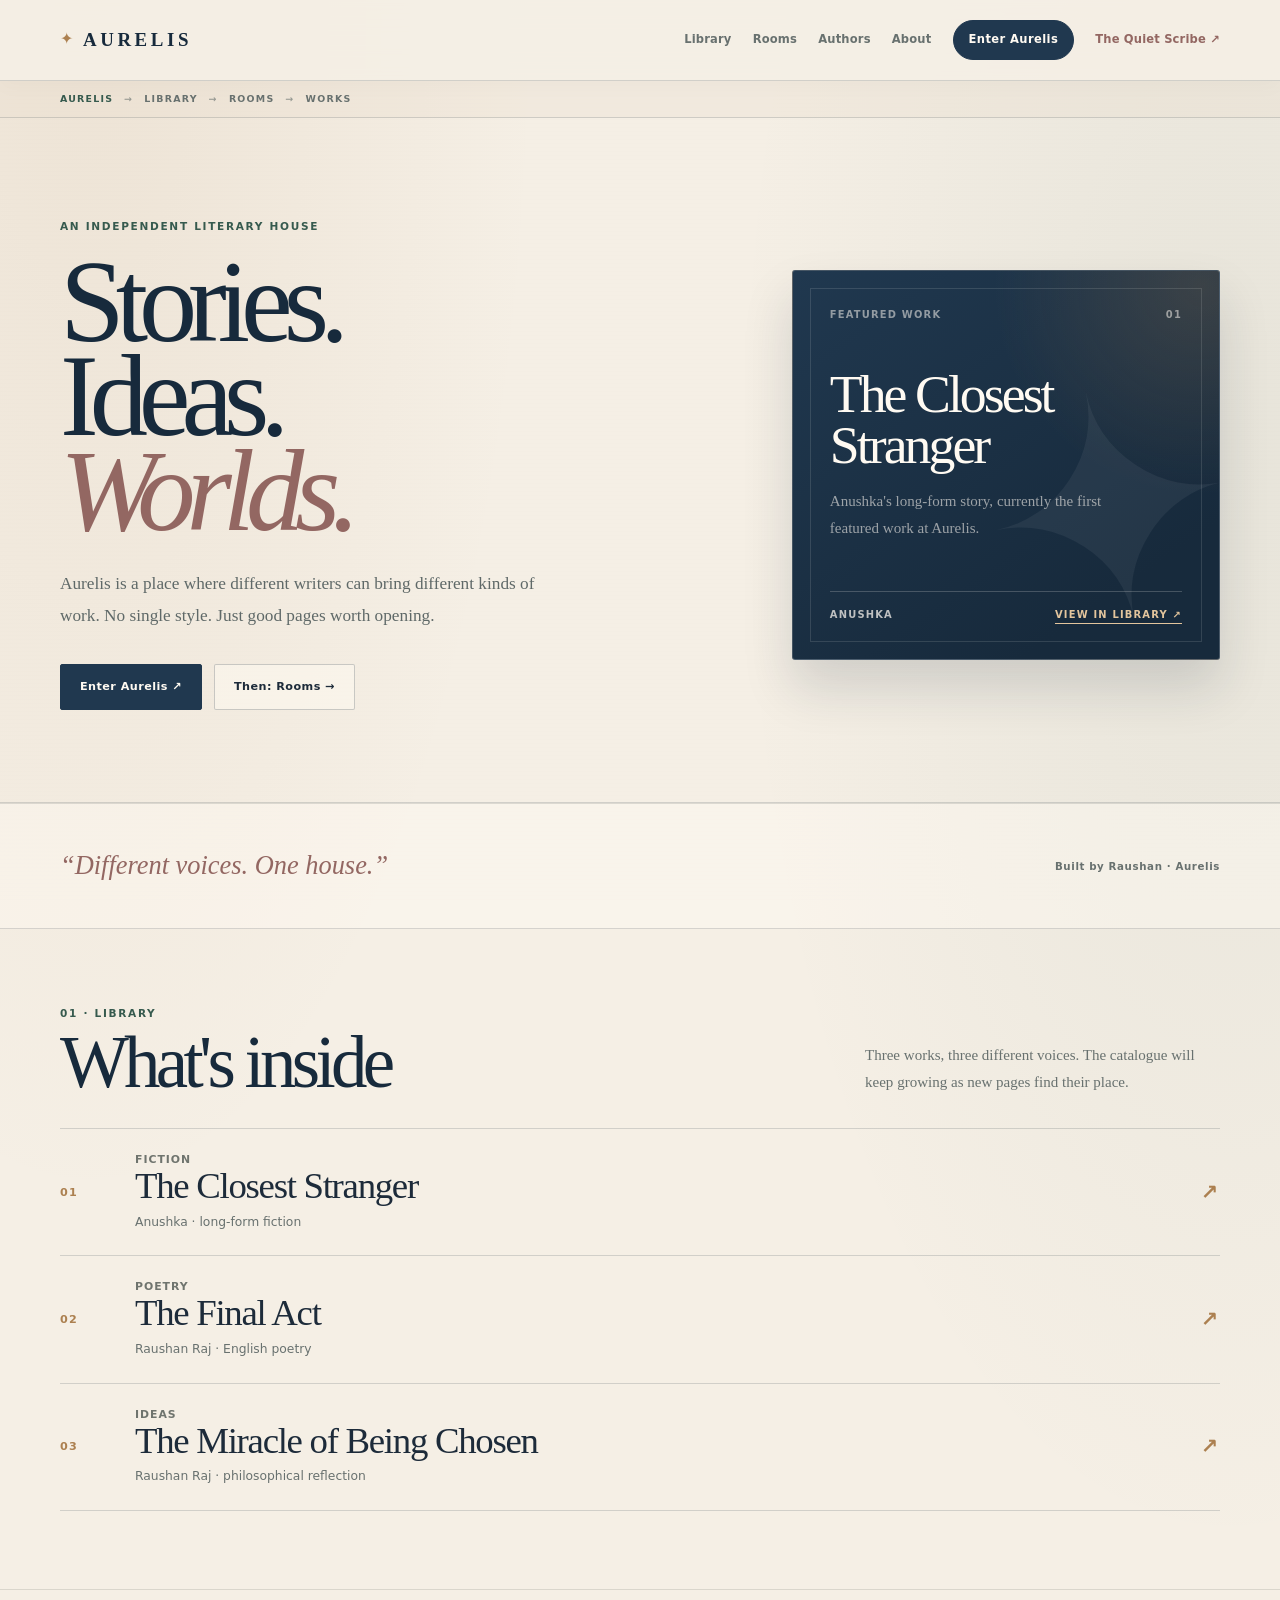
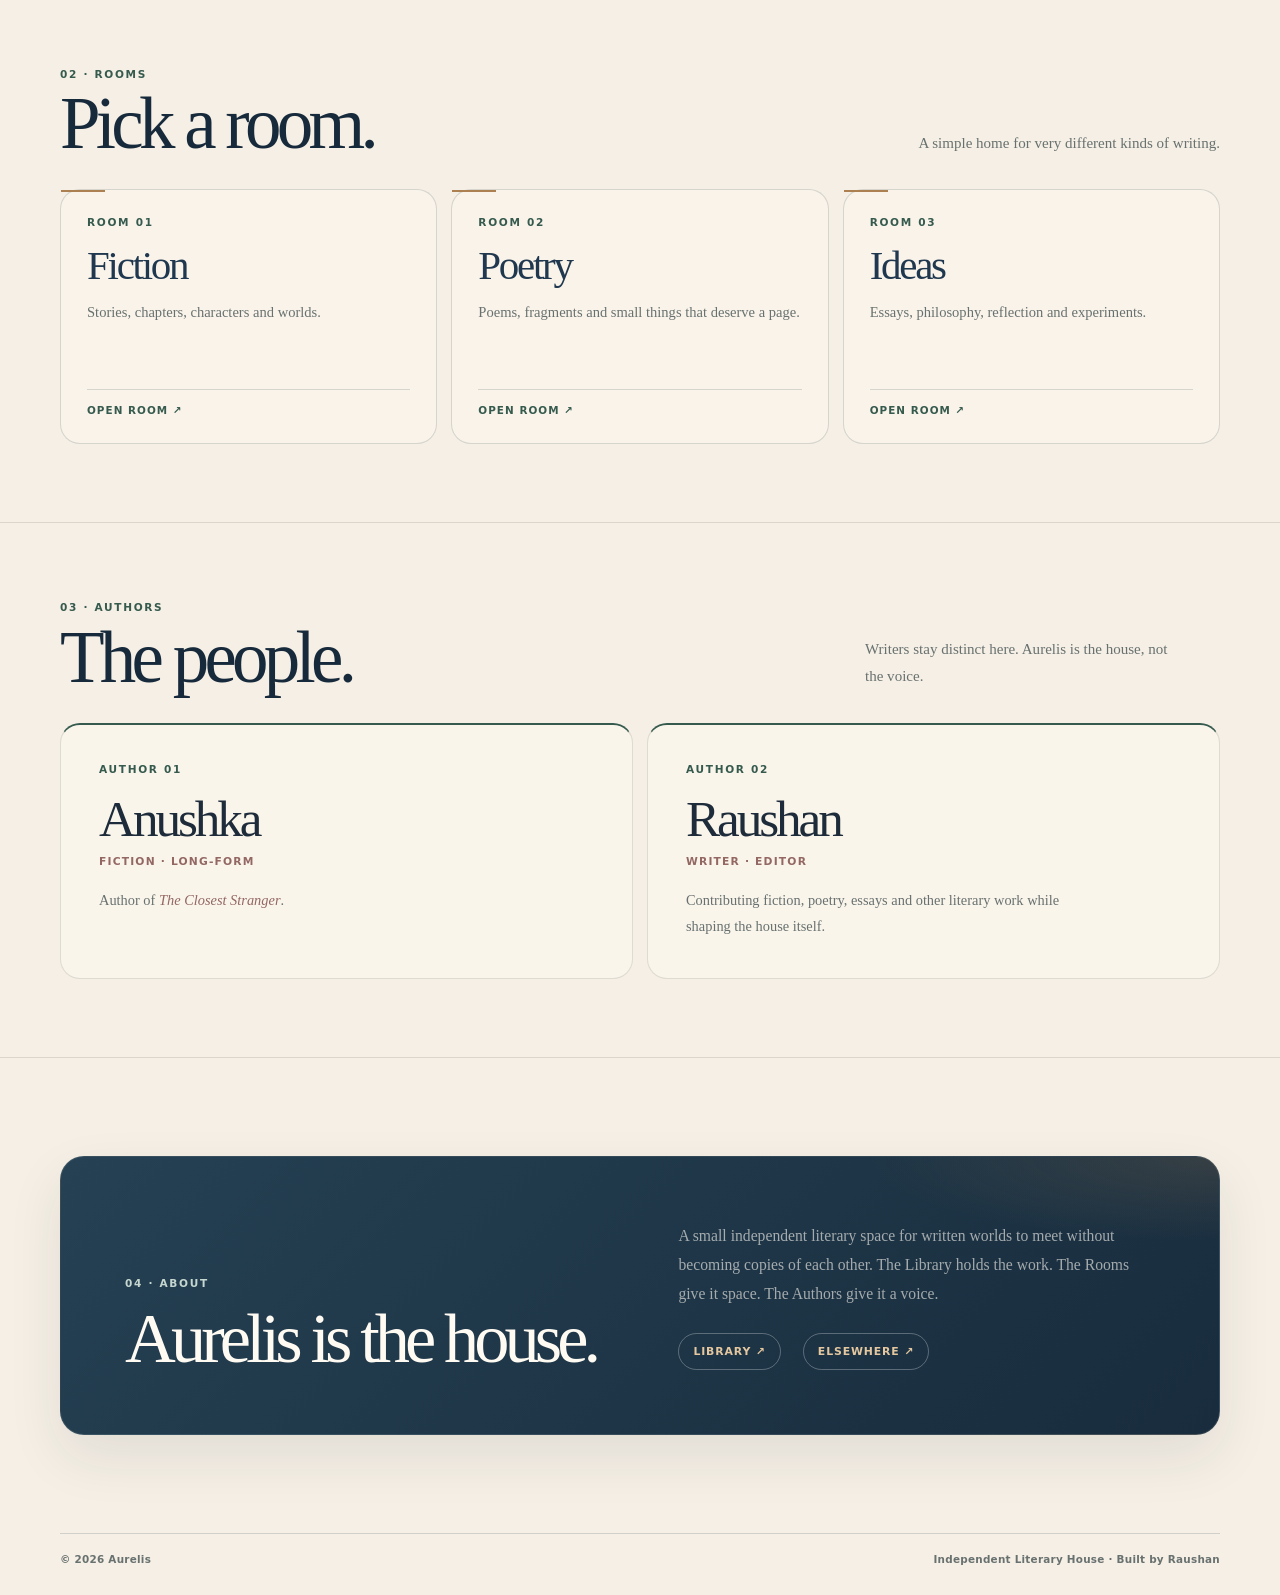
==== index.html @ d19ddd63 "Update homepage catalogue with published works" ====
<!DOCTYPE html>
<html lang="en">
<head>
  <meta charset="UTF-8" />
  <meta name="viewport" content="width=device-width, initial-scale=1.0" />
  <meta name="description" content="Aurelis is an independent literary house for stories, poems, essays, and written worlds." />
  <title>Aurelis | Literary House</title>
  <style>
    :root{
      --paper:#f6f1e8;
      --paper-2:#eee6d8;
      --ink:#18201d;
      --muted:#6f746e;
      --line:rgba(24,32,29,.12);
      --green:#23453b;
      --rose:#8a625e;
      --white:#fffaf2;
      --max:1120px;
      --serif:Georgia,"Times New Roman",serif;
      --sans:Inter,ui-sans-serif,system-ui,-apple-system,"Segoe UI",sans-serif;
    }
    *{box-sizing:border-box;margin:0;padding:0}
    html{scroll-behavior:smooth;scroll-padding-top:84px}
    body{
      color:var(--ink);
      background:
        radial-gradient(circle at 10% 0%,rgba(138,98,94,.09),transparent 25%),
        radial-gradient(circle at 100% 15%,rgba(35,69,59,.09),transparent 28%),
        var(--paper);
      font-family:var(--serif);
      line-height:1.6;
    }
    a{color:inherit;text-decoration:none}
    .wrap{width:min(var(--max),calc(100% - 36px));margin:auto}
    .sans{font-family:var(--sans)}
    .label{
      font:700 .68rem/1.2 var(--sans);
      text-transform:uppercase;
      letter-spacing:.14em;
      color:var(--green);
    }

    header{
      position:sticky;top:0;z-index:20;
      background:rgba(246,241,232,.9);
      backdrop-filter:blur(12px);
      border-bottom:1px solid var(--line);
    }
    .nav{
      min-height:74px;
      display:flex;
      align-items:center;
      justify-content:space-between;
      gap:24px;
    }
    .logo{
      font-size:1.35rem;
      font-weight:700;
      letter-spacing:.12em;
      text-transform:uppercase;
    }
    .links{display:flex;align-items:center;gap:22px;font:500 .78rem/1 var(--sans)}
    .links a{color:var(--muted)}
    .links a:hover{color:var(--ink)}
    .nav-cta{
      padding:10px 15px;
      border:1px solid var(--ink);
      border-radius:999px;
      color:var(--ink)!important;
    }

    .house-map{
      border-bottom:1px solid var(--line);
      background:rgba(238,230,216,.42);
    }
    .house-map-inner{
      min-height:36px;
      display:flex;
      align-items:center;
      gap:10px;
      overflow-x:auto;
      white-space:nowrap;
      color:var(--muted);
      font:600 .61rem/1 var(--sans);
      letter-spacing:.1em;
      text-transform:uppercase;
    }
    .house-map-inner span:first-child{color:var(--green)}
    .house-map-inner i{font-style:normal;opacity:.45}

    .hero{
      padding:76px 0 70px;
    }
    .hero-grid{
      display:grid;
      grid-template-columns:1.15fr .85fr;
      gap:56px;
      align-items:end;
    }
    h1{
      margin-top:14px;
      max-width:760px;
      font-size:clamp(4.1rem,9vw,7.7rem);
      font-weight:500;
      line-height:.86;
      letter-spacing:-.07em;
    }
    h1 em{color:var(--rose);font-style:italic}
    .hero-text{
      margin-top:25px;
      max-width:560px;
      color:var(--muted);
      font-size:1.04rem;
    }
    .hero-actions{display:flex;gap:12px;flex-wrap:wrap;margin-top:30px}
    .button{
      display:inline-flex;
      align-items:center;
      justify-content:center;
      padding:12px 18px;
      border-radius:999px;
      font:600 .76rem/1 var(--sans);
      border:1px solid var(--ink);
    }
    .button.primary{background:var(--green);border-color:var(--green);color:#fffaf2}
    .button.secondary{border-color:var(--line)}
    .hero-card{
      min-height:360px;
      padding:28px;
      border-radius:24px;
      color:var(--white);
      background:
        radial-gradient(circle at 80% 15%,rgba(255,255,255,.16),transparent 22%),
        linear-gradient(145deg,#284d42,#775c57);
      box-shadow:0 20px 55px rgba(24,32,29,.14);
      display:flex;
      flex-direction:column;
      justify-content:space-between;
    }
    .card-top{display:flex;justify-content:space-between;gap:14px;font:500 .66rem/1.3 var(--sans);letter-spacing:.09em;text-transform:uppercase;opacity:.72}
    .hero-card h2{
      max-width:400px;
      font-size:clamp(2.7rem,5vw,4.6rem);
      line-height:.93;
      font-weight:500;
      letter-spacing:-.055em;
    }
    .hero-card p{max-width:390px;margin-top:12px;opacity:.78}
    .card-bottom{display:flex;justify-content:space-between;align-items:center;gap:18px;padding-top:20px;border-top:1px solid rgba(255,255,255,.22);font:500 .7rem/1.3 var(--sans)}
    .card-bottom a{text-decoration:underline;text-underline-offset:5px}

    .mini-note{
      border-top:1px solid var(--line);
      border-bottom:1px solid var(--line);
      padding:22px 0;
    }
    .mini-note-inner{display:flex;align-items:center;justify-content:space-between;gap:25px}
    .mini-note p{font-size:1.35rem;line-height:1.35}
    .mini-note span{color:var(--muted);font:500 .72rem/1.4 var(--sans);text-align:right}

    section.block{padding:78px 0;border-bottom:1px solid var(--line)}
    .heading-row{display:flex;align-items:end;justify-content:space-between;gap:25px;margin-bottom:28px}
    .heading-row h2{font-size:clamp(2.8rem,6vw,5rem);font-weight:500;line-height:.9;letter-spacing:-.06em}
    .heading-row p{max-width:390px;color:var(--muted);font-size:.94rem}

    .work{
      display:grid;
      grid-template-columns:130px 1fr auto;
      gap:20px;
      align-items:center;
      padding:24px 0;
      border-top:1px solid var(--line);
    }
    .work:last-child{border-bottom:1px solid var(--line)}
    .work-num,.work-meta,.work-arrow{font:600 .68rem/1.3 var(--sans);letter-spacing:.09em;text-transform:uppercase;color:var(--muted)}
    .work-title{font-size:clamp(1.65rem,3vw,2.4rem);line-height:1.05}
    .work-note{margin-top:5px;color:var(--muted);font-size:.88rem}

    .rooms{
      display:grid;
      grid-template-columns:repeat(3,1fr);
      gap:14px;
    }
    .room{
      min-height:220px;
      padding:24px;
      border:1px solid var(--line);
      border-radius:20px;
      background:rgba(255,250,242,.35);
      display:flex;
      flex-direction:column;
      justify-content:space-between;
      transition:transform .2s ease,background .2s ease;
    }
    .room:hover{transform:translateY(-4px);background:rgba(255,250,242,.7)}
    .room h3{margin-top:12px;font-size:2.25rem;font-weight:500;letter-spacing:-.05em;line-height:.95}
    .room p{margin-top:12px;color:var(--muted);font-size:.88rem}
    .room-foot{font:600 .65rem/1.3 var(--sans);text-transform:uppercase;letter-spacing:.1em;color:var(--green)}

    .people{
      display:grid;
      grid-template-columns:1fr 1fr;
      gap:14px;
    }
    .person{
      padding:26px;
      border:1px solid var(--line);
      border-radius:20px;
      background:var(--paper-2);
    }
    .person h3{margin:12px 0 4px;font-size:3rem;font-weight:500;letter-spacing:-.055em}
    .person .role{font:600 .67rem/1.3 var(--sans);text-transform:uppercase;letter-spacing:.1em;color:var(--green)}
    .person p{margin-top:15px;max-width:520px;color:var(--muted);font-size:.9rem}

    .closing{
      padding:80px 0 92px;
    }
    .closing-box{
      padding:38px;
      border-radius:24px;
      background:var(--green);
      color:var(--white);
      display:grid;
      grid-template-columns:1.05fr .95fr;
      gap:44px;
      align-items:end;
    }
    .closing h2{font-size:clamp(3rem,6vw,5.7rem);font-weight:500;line-height:.88;letter-spacing:-.065em}
    .closing p{max-width:460px;opacity:.77;font-size:.94rem}
    .closing-links{display:flex;gap:10px;flex-wrap:wrap;margin-top:24px}
    .closing-links a{
      padding:10px 14px;border:1px solid rgba(255,255,255,.28);
      border-radius:999px;font:600 .7rem/1 var(--sans)
    }

    footer{padding:0 0 34px;color:var(--muted);font:500 .66rem/1.4 var(--sans)}
    .footer-inner{border-top:1px solid var(--line);padding-top:18px;display:flex;justify-content:space-between;gap:20px;flex-wrap:wrap}

    @media(max-width:820px){
      .hero-grid,.closing-box{grid-template-columns:1fr}
      .rooms{grid-template-columns:1fr 1fr}
      .heading-row{align-items:start;flex-direction:column}
      .hero{padding-top:54px}
    }
    @media(max-width:600px){
      .wrap{width:min(var(--max),calc(100% - 26px))}
      .nav{min-height:68px}
      .links{gap:10px}
      .links a:nth-child(3),.links a:nth-child(4){display:none}
      .nav-cta{padding:9px 12px}
      .house-map-inner{min-height:32px}
      h1{font-size:4rem}
      .hero-card{min-height:320px}
      .mini-note-inner{display:block}
      .mini-note span{display:block;text-align:left;margin-top:10px}
      section.block{padding:62px 0}
      .work{grid-template-columns:42px 1fr 22px;gap:12px}
      .work-meta{display:none}
      .rooms,.people{grid-template-columns:1fr}
      .person h3{font-size:2.5rem}
      .closing-box{padding:26px}
    }
  </style>
<link rel="stylesheet" href="aurelis.css" />
<script src="aurelis.js" defer></script>
</head>
<body>
  <header>
    <div class="wrap nav">
      <a class="logo" href="index.html">Aurelis</a>
      <nav class="links" aria-label="Main navigation">
        <a href="library.html">Library</a>
        <a href="rooms.html">Rooms</a>
        <a href="authors.html">Authors</a>
        <a href="about.html">About</a>
        <a class="nav-cta" href="library.html">Enter Aurelis</a><a href="https://the-quiet-scribe.pages.dev/" target="_blank" rel="noopener">The Quiet Scribe ↗</a>
      </nav>
    </div>
  </header>

  <div class="house-map">
    <div class="wrap house-map-inner">
      <span>Aurelis</span><i>→</i><span>Library</span><i>→</i><span>Rooms</span><i>→</i><span>Works</span>
    </div>
  </div>

  <main id="home">
    <section class="hero">
      <div class="wrap hero-grid">
        <div>
          <div class="label">An independent literary house</div>
          <h1>Stories.<br>Ideas.<br><em>Worlds.</em></h1>
          <p class="hero-text">
            Aurelis is a place where different writers can bring different kinds of work.
            No single style. Just good pages worth opening.
          </p>
          <div class="hero-actions">
            <a class="button primary" href="library.html">Enter Aurelis ↗</a>
            <a class="button secondary" href="rooms.html">Then: Rooms →</a>
          </div>
        </div>

        <article class="hero-card">
          <div class="card-top">
            <span>Featured work</span>
            <span>01</span>
          </div>
          <div>
            <h2>The Closest Stranger</h2>
            <p>Anushka's long-form story, currently the first featured work at Aurelis.</p>
          </div>
          <div class="card-bottom">
            <span>Anushka</span>
            <a href="library.html">View in Library ↗</a>
          </div>
        </article>
      </div>
    </section>

    <div class="mini-note">
      <div class="wrap mini-note-inner">
        <p>“Different voices. One house.”</p>
        <span>Built by Raushan · Aurelis</span>
      </div>
    </div>

    <section class="block" id="library">
      <div class="wrap">
        <div class="heading-row">
          <div>
            <div class="label">01 · Library</div>
            <h2>What's inside</h2>
          </div>
          <p>Three works, three different voices. The catalogue will keep growing as new pages find their place.</p>
        </div>

        <a class="work" href="the-closest-stranger.html"><span class="work-num">01</span>
          <div>
            <div class="work-meta">Fiction</div>
            <div class="work-title">The Closest Stranger</div>
            <div class="work-note">Anushka · long-form fiction</div>
          </div>
          <span class="work-arrow">↗</span></a>

        <a class="work" href="poetry.html#final-act-title"><span class="work-num">02</span>
          <div>
            <div class="work-meta">Poetry</div>
            <div class="work-title">The Final Act</div>
            <div class="work-note">Raushan Raj · English poetry</div>
          </div>
          <span class="work-arrow">↗</span></a>

        <a class="work" href="ideas.html#the-miracle-of-being-chosen"><span class="work-num">03</span>
          <div>
            <div class="work-meta">Ideas</div>
            <div class="work-title">The Miracle of Being Chosen</div>
            <div class="work-note">Raushan Raj · philosophical reflection</div>
          </div>
          <span class="work-arrow">↗</span></a>
      </div>
    </section>

    <section class="block" id="rooms">
      <div class="wrap">
        <div class="heading-row">
          <div>
            <div class="label">02 · Rooms</div>
            <h2>Pick a room.</h2>
          </div>
          <p>A simple home for very different kinds of writing.</p>
        </div>

        <div class="rooms">
          <a class="room" href="fiction.html">
            <div>
              <div class="label">Room 01</div>
              <h3>Fiction</h3>
              <p>Stories, chapters, characters and worlds.</p>
            </div>
            <div class="room-foot">Open room ↗</div>
          </a>

          <a class="room" href="poetry.html">
            <div>
              <div class="label">Room 02</div>
              <h3>Poetry</h3>
              <p>Poems, fragments and small things that deserve a page.</p>
            </div>
            <div class="room-foot">Open room ↗</div>
          </a>

          <a class="room" href="ideas.html">
            <div>
              <div class="label">Room 03</div>
              <h3>Ideas</h3>
              <p>Essays, philosophy, reflection and experiments.</p>
            </div>
            <div class="room-foot">Open room ↗</div>
          </a>
        </div>
      </div>
    </section>

    <section class="block" id="authors">
      <div class="wrap">
        <div class="heading-row">
          <div>
            <div class="label">03 · Authors</div>
            <h2>The people.</h2>
          </div>
          <p>Writers stay distinct here. Aurelis is the house, not the voice.</p>
        </div>

        <div class="people">
          <article class="person">
            <div class="label">Author 01</div>
            <h3>Anushka</h3>
            <div class="role">Fiction · Long-form</div>
            <p>Author of <em>The Closest Stranger</em>.</p>
          </article>

          <article class="person">
            <div class="label">Author 02</div>
            <h3>Raushan</h3>
            <div class="role">Writer · Editor</div>
            <p>Contributing fiction, poetry, essays and other literary work while shaping the house itself.</p>
          </article>
        </div>
      </div>
    </section>

    <section class="closing" id="about">
      <div class="wrap">
        <div class="closing-box">
          <div>
            <div class="label" style="color:#c6d7d0">04 · About</div>
            <h2>Aurelis is the house.</h2>
          </div>
          <div>
            <p>
              A small independent literary space for written worlds to meet without
              becoming copies of each other. The Library holds the work. The Rooms
              give it space. The Authors give it a voice.
            </p>
            <div class="closing-links">
              <a href="library.html">Library ↗</a>
              <a href="elsewhere.html">Elsewhere ↗</a>
            </div>
          </div>
        </div>
      </div>
    </section>
  </main>

  <footer>
    <div class="wrap footer-inner">
      <span>© 2026 Aurelis</span>
      <span>Independent Literary House · Built by Raushan</span>
    </div>
  </footer>
</body>
</html>
---- aurelis.css ----
/* AURELIS / shared editorial system
   A literary house, not a generic landing page. */
:root {
  --aurelis-paper: #f5efe5;
  --aurelis-paper-light: #fffaf2;
  --aurelis-paper-deep: #e9dfd0;
  --aurelis-ink: #1d2b3a;
  --aurelis-muted: #68716f;
  --aurelis-line: rgba(29, 43, 58, .16);
  --aurelis-blue: #20384f;
  --aurelis-blue-deep: #172a3c;
  --aurelis-green: #365a4e;
  --aurelis-gold: #ac8050;
  --aurelis-rose: #936762;
  --aurelis-white: #fffaf2;
  --aurelis-width: 1160px;
  --aurelis-serif: "Iowan Old Style", "Baskerville", "Palatino Linotype", Georgia, serif;
  --aurelis-sans: Inter, ui-sans-serif, system-ui, -apple-system, "Segoe UI", sans-serif;
  --aurelis-shadow: 0 22px 55px rgba(29, 43, 58, .09);
}
* { box-sizing: border-box; }
html { scroll-behavior: smooth; scroll-padding-top: 6.5rem; }
body {
  color: var(--aurelis-ink);
  background:
    radial-gradient(ellipse at 7% 0%, rgba(172,128,80,.105), transparent 28rem),
    radial-gradient(ellipse at 96% 14%, rgba(54,90,78,.075), transparent 31rem),
    var(--aurelis-paper);
  font-family: var(--aurelis-serif);
  line-height: 1.68;
  text-rendering: optimizeLegibility;
  -webkit-font-smoothing: antialiased;
}
body::before {
  content: "";
  position: fixed;
  inset: 0;
  z-index: -1;
  pointer-events: none;
  opacity: .2;
  background-image: repeating-linear-gradient(0deg, rgba(70,55,38,.018) 0, rgba(70,55,38,.018) 1px, transparent 1px, transparent 4px);
}
::selection { color: var(--aurelis-white); background: var(--aurelis-green); }
a { color: inherit; text-decoration: none; }
button, input, select { font: inherit; }
button, a, input, select { -webkit-tap-highlight-color: transparent; }
a, button { touch-action: manipulation; }
a:focus-visible, button:focus-visible, input:focus-visible, select:focus-visible {
  outline: 3px solid var(--aurelis-gold);
  outline-offset: 4px;
}
.wrap { width: min(var(--aurelis-width), calc(100% - 48px)); margin-inline: auto; }
.sans { font-family: var(--aurelis-sans); }
.label, .eyebrow {
  color: var(--aurelis-green);
  font: 700 .66rem/1.3 var(--aurelis-sans);
  letter-spacing: .16em;
  text-transform: uppercase;
}
h1, h2, h3, p { text-wrap: pretty; }
h1, h2, h3 { color: var(--aurelis-ink); }
em { color: var(--aurelis-rose); }

/* The house masthead */
header {
  position: sticky;
  top: 0;
  z-index: 100;
  background: rgba(245,239,229,.91);
  border-bottom: 1px solid var(--aurelis-line);
  -webkit-backdrop-filter: blur(18px);
  backdrop-filter: blur(18px);
  box-shadow: 0 5px 22px rgba(29,43,58,.025);
}
header .wrap { position: relative; }
header .wrap.nav,
header .wrap:not(.nav) > nav {
  min-height: 80px;
  display: flex;
  align-items: center;
  justify-content: space-between;
  gap: clamp(16px, 2.4vw, 34px);
}
header .wrap:not(.nav) { width: min(var(--aurelis-width), calc(100% - 48px)); }
header .logo {
  position: relative;
  display: inline-flex;
  flex: 0 0 auto;
  align-items: center;
  gap: 10px;
  color: var(--aurelis-blue-deep);
  font: 700 1.18rem/1 var(--aurelis-serif);
  letter-spacing: .19em;
  text-transform: uppercase;
}
header .logo::before {
  content: "✦";
  color: var(--aurelis-gold);
  font: 400 1rem/1 var(--aurelis-serif);
  letter-spacing: 0;
  transform: translateY(-1px);
}
header .links {
  margin-left: auto;
  display: flex;
  align-items: center;
  justify-content: flex-end;
  gap: clamp(12px, 1.65vw, 23px);
  font: 600 .72rem/1 var(--aurelis-sans);
  letter-spacing: .015em;
  color: var(--aurelis-muted);
}
header .links a {
  position: relative;
  display: inline-flex;
  align-items: center;
  min-height: 42px;
  color: inherit;
  white-space: nowrap;
  transition: color .2s ease, background .2s ease, border-color .2s ease;
}
header .links a:not(.nav-cta)::after {
  content: "";
  position: absolute;
  left: 0;
  right: 0;
  bottom: 5px;
  height: 1px;
  background: var(--aurelis-gold);
  transform: scaleX(0);
  transform-origin: left;
  transition: transform .22s ease;
}
header .links a:hover,
header .links a.active,
header .links a[aria-current="page"] { color: var(--aurelis-ink); }
header .links a:hover::after,
header .links a.active::after,
header .links a[aria-current="page"]::after { transform: scaleX(1); }
header .links .nav-cta {
  min-height: 40px;
  padding: 0 15px;
  border: 1px solid var(--aurelis-blue);
  background: var(--aurelis-blue);
  color: var(--aurelis-white) !important;
  letter-spacing: .035em;
}
header .links .nav-cta::after { display: none; }
header .links .nav-cta:hover { border-color: var(--aurelis-green); background: var(--aurelis-green); }
header .links a[href*="the-quiet-scribe"] { color: var(--aurelis-rose); }
.menu-toggle {
  display: none;
  align-items: center;
  justify-content: center;
  gap: 9px;
  min-height: 42px;
  padding: 0 12px;
  border: 1px solid var(--aurelis-line);
  background: var(--aurelis-paper-light);
  color: var(--aurelis-ink);
  font: 700 .7rem/1 var(--aurelis-sans);
  letter-spacing: .07em;
  text-transform: uppercase;
  cursor: pointer;
}
.menu-toggle-icon { width: 15px; display: grid; gap: 4px; }
.menu-toggle-icon i { display: block; height: 1px; width: 15px; background: currentColor; transition: transform .2s ease; }
.menu-toggle[aria-expanded="true"] .menu-toggle-icon i:first-child { transform: translateY(2.5px) rotate(45deg); }
.menu-toggle[aria-expanded="true"] .menu-toggle-icon i:last-child { transform: translateY(-2.5px) rotate(-45deg); }
.skip-link {
  position: fixed;
  top: 10px;
  left: 10px;
  z-index: 1000;
  padding: 12px 16px;
  background: var(--aurelis-blue-deep);
  color: var(--aurelis-white);
  transform: translateY(-150%);
  transition: transform .2s ease;
  font: 700 .75rem var(--aurelis-sans);
}
.skip-link:focus { transform: translateY(0); }

/* Quiet signposts between the rooms */
.house-map, .map, .crumb {
  border-bottom: 1px solid var(--aurelis-line);
  background: rgba(233,223,208,.34);
}
.house-map-inner, .map .wrap, .crumb .wrap {
  min-height: 36px;
  display: flex;
  align-items: center;
  gap: 11px;
  overflow-x: auto;
  white-space: nowrap;
  color: var(--aurelis-muted);
  font: 700 .59rem/1 var(--aurelis-sans);
  letter-spacing: .13em;
  text-transform: uppercase;
  scrollbar-width: none;
}
.house-map-inner::-webkit-scrollbar, .map .wrap::-webkit-scrollbar, .crumb .wrap::-webkit-scrollbar { display:none; }
.house-map-inner span:first-child, .map b, .crumb b { color: var(--aurelis-green); }
.house-map-inner i, .map i, .crumb span { font-style: normal; opacity: .65; }

/* Home: a composed literary cover, not a template hero */
.hero {
  padding: clamp(58px, 8vw, 104px) 0 clamp(60px, 7.4vw, 92px);
  border-bottom: 1px solid var(--aurelis-line);
}
.hero-grid {
  display: grid;
  grid-template-columns: minmax(0, 1.08fr) minmax(290px, .72fr);
  align-items: center;
  gap: clamp(35px, 7vw, 100px);
}
.hero h1 {
  max-width: 760px;
  margin-top: 21px;
  color: var(--aurelis-blue-deep);
  font-size: clamp(4.3rem, 9.1vw, 8.4rem);
  font-weight: 500;
  line-height: .81;
  letter-spacing: -.078em;
}
.hero h1 em { color: var(--aurelis-rose); font-weight: 400; }
.hero-text {
  max-width: 510px;
  margin-top: 30px;
  color: #5f6968;
  font-size: clamp(1rem, 1.35vw, 1.12rem);
  line-height: 1.85;
}
.hero-actions { display: flex; align-items: center; flex-wrap: wrap; gap: 12px; margin-top: 32px; }
.button {
  display: inline-flex;
  min-height: 46px;
  align-items: center;
  justify-content: center;
  gap: 10px;
  padding: 0 19px;
  border: 1px solid var(--aurelis-line);
  border-radius: 2px;
  font: 700 .7rem/1 var(--aurelis-sans);
  letter-spacing: .04em;
  transition: transform .2s ease, background .2s ease, color .2s ease, border-color .2s ease;
}
.button:hover { transform: translateY(-2px); }
.button.primary { background: var(--aurelis-blue); border-color: var(--aurelis-blue); color: var(--aurelis-white); }
.button.primary:hover { background: var(--aurelis-green); border-color: var(--aurelis-green); }
.button.secondary { background: rgba(255,250,242,.48); border-color: rgba(29,43,58,.22); color: var(--aurelis-ink); }
.button.secondary:hover { background: var(--aurelis-paper-light); border-color: var(--aurelis-gold); }
.hero-card {
  position: relative;
  isolation: isolate;
  display: flex;
  flex-direction: column;
  justify-content: space-between;
  min-height: 390px;
  padding: clamp(25px, 3vw, 37px);
  overflow: hidden;
  border: 1px solid rgba(255,250,242,.2);
  border-radius: 3px;
  color: var(--aurelis-white);
  background:
    radial-gradient(circle at 96% 4%, rgba(172,128,80,.22), transparent 13rem),
    linear-gradient(145deg, var(--aurelis-blue), var(--aurelis-blue-deep) 80%);
  box-shadow: 0 28px 50px rgba(29,43,58,.15);
}
.hero-card::before {
  content: "✦";
  position: absolute;
  z-index: -1;
  top: 35%;
  right: -5%;
  color: rgba(255,250,242,.055);
  font-size: clamp(10rem, 24vw, 20rem);
  line-height: .7;
  transform: rotate(-12deg);
}
.hero-card::after {
  content: "";
  position: absolute;
  top: 17px; right: 17px; bottom: 17px; left: 17px;
  border: 1px solid rgba(255,250,242,.12);
  pointer-events: none;
}
.hero-card .card-top, .hero-card .card-bottom {
  position: relative;
  z-index: 1;
  display: flex;
  justify-content: space-between;
  align-items: center;
  gap: 18px;
  font: 700 .62rem/1.4 var(--aurelis-sans);
  letter-spacing: .12em;
  text-transform: uppercase;
  color: rgba(255,250,242,.72);
}
.hero-card h2 {
  max-width: 370px;
  margin-top: 32px;
  color: var(--aurelis-white);
  font-size: clamp(2.6rem, 4.2vw, 4.2rem);
  font-weight: 400;
  line-height: .94;
  letter-spacing: -.055em;
}
.hero-card p {
  max-width: 310px;
  margin-top: 18px;
  color: rgba(255,250,242,.73);
  font-size: .94rem;
  line-height: 1.75;
}
.hero-card .card-bottom { margin-top: 35px; padding-top: 16px; border-top: 1px solid rgba(255,250,242,.2); }
.hero-card .card-bottom a { color: #e3c59d; }
.hero-card .card-bottom a:hover { color: white; }

.mini-note {
  border-bottom: 1px solid var(--aurelis-line);
  background: rgba(255,250,242,.42);
}
.mini-note-inner {
  display: flex;
  justify-content: space-between;
  align-items: center;
  gap: 25px;
  padding-block: 22px;
}
.mini-note p { color: var(--aurelis-rose); font-size: clamp(1.2rem, 2.4vw, 1.65rem); font-style: italic; }
.mini-note span { color: var(--aurelis-muted); font: 600 .64rem/1.4 var(--aurelis-sans); letter-spacing: .06em; }

/* Editorial sections and shelves */
.block { padding: clamp(60px, 8vw, 100px) 0; border-bottom: 1px solid var(--aurelis-line); }
.heading-row {
  display: flex;
  justify-content: space-between;
  align-items: end;
  gap: 32px;
  margin-bottom: 32px;
}
.heading-row h2 {
  margin-top: 10px;
  color: var(--aurelis-blue-deep);
  font-size: clamp(2.8rem, 5.7vw, 5.4rem);
  font-weight: 500;
  line-height: .9;
  letter-spacing: -.065em;
}
.heading-row > p { max-width: 355px; color: var(--aurelis-muted); font-size: .94rem; line-height: 1.8; }
.work {
  display: grid;
  grid-template-columns: 3.5rem minmax(0,1fr) auto;
  align-items: center;
  gap: 19px;
  padding: 24px 0;
  border-top: 1px solid var(--aurelis-line);
  transition: padding .2s ease, border-color .2s ease;
}
.work:last-child { border-bottom: 1px solid var(--aurelis-line); }
a.work:hover { padding-inline: 8px; border-color: rgba(172,128,80,.65); }
.work-num { color: var(--aurelis-gold); font: 700 .7rem/1 var(--aurelis-sans); letter-spacing: .1em; }
.work-title { color: var(--aurelis-ink); font-size: clamp(1.45rem, 3vw, 2.3rem); line-height: 1.05; letter-spacing: -.035em; transition: color .2s ease; }
.work-note { margin-top: 7px; color: var(--aurelis-muted); font: 500 .77rem/1.5 var(--aurelis-sans); }
a.work:hover .work-title { color: var(--aurelis-green); }
.work-arrow { color: var(--aurelis-gold); font-size: 1.3rem; }
.rooms { display: grid; grid-template-columns: repeat(3, minmax(0,1fr)); gap: 14px; }
.room {
  position: relative;
  display: flex;
  min-height: 255px;
  flex-direction: column;
  justify-content: space-between;
  padding: 26px;
  border: 1px solid var(--aurelis-line);
  background: rgba(255,250,242,.38);
  transition: transform .25s ease, box-shadow .25s ease, border-color .25s ease, background .25s ease;
}
.room::before { content: ""; position:absolute; top:0; left:0; width:44px; height:2px; background:var(--aurelis-gold); transition:width .25s ease; }
.room:hover { transform: translateY(-5px); border-color: rgba(172,128,80,.52); background: var(--aurelis-paper-light); box-shadow: var(--aurelis-shadow); }
.room:hover::before { width:100%; }
.room h3 { margin-top: 17px; color: var(--aurelis-blue); font-size: clamp(2.15rem, 3.2vw, 3rem); font-weight: 500; line-height: .92; letter-spacing: -.055em; }
.room p { margin-top: 15px; color: var(--aurelis-muted); font-size: .91rem; line-height: 1.75; }
.room-foot { margin-top: 28px; padding-top: 13px; border-top: 1px solid var(--aurelis-line); color: var(--aurelis-green); font: 700 .65rem/1.4 var(--aurelis-sans); letter-spacing: .1em; text-transform: uppercase; }
.people { display: grid; grid-template-columns: repeat(2,minmax(0,1fr)); gap: 14px; }
.person { padding: clamp(24px,3.5vw,38px); border-top: 2px solid var(--aurelis-green); background: rgba(255,250,242,.48); }
.person h3 { margin-top: 19px; font-size: clamp(2.25rem,4vw,3.5rem); font-weight: 500; line-height: .95; letter-spacing: -.06em; }
.person .role { margin-top: 10px; color: var(--aurelis-rose); font: 700 .67rem/1.4 var(--aurelis-sans); letter-spacing: .11em; text-transform: uppercase; }
.person p { max-width: 410px; margin-top: 19px; color: var(--aurelis-muted); line-height: 1.8; }
.closing { padding: clamp(60px, 8vw, 98px) 0; }
.closing-box {
  display: grid;
  grid-template-columns: 1fr 1fr;
  align-items: end;
  gap: clamp(30px, 6vw, 82px);
  padding: clamp(30px, 5.5vw, 64px);
  color: var(--aurelis-white);
  background:
    radial-gradient(ellipse at 100% 0%, rgba(172,128,80,.19), transparent 22rem),
    linear-gradient(135deg, #254153, #182c3d);
  border: 1px solid rgba(255,250,242,.1);
  box-shadow: var(--aurelis-shadow);
}
.closing-box h2 { max-width: 480px; margin-top: 16px; color: var(--aurelis-white); font-size: clamp(2.9rem, 5.5vw, 5.2rem); font-weight: 400; line-height: .9; letter-spacing: -.07em; }
.closing-box p { color: rgba(255,250,242,.78); font-size: .98rem; line-height: 1.85; }
.closing-links { display: flex; flex-wrap: wrap; gap: 22px; margin-top: 25px; }
.closing-links a { color: #e4c79f; font: 700 .68rem/1.4 var(--aurelis-sans); letter-spacing: .08em; text-transform: uppercase; }
.closing-links a:hover { color: white; }
footer { padding: 0 0 27px; color: var(--aurelis-muted); font: 600 .65rem/1.5 var(--aurelis-sans); letter-spacing: .025em; }
footer .wrap, .footer-inner { display:flex; align-items:center; justify-content:space-between; gap:20px; border-top:1px solid var(--aurelis-line); padding-top:18px; }

/* Interior pages */
body:not(.aurelis-story) main:not(#home) { padding: clamp(52px, 7vw, 82px) 0 clamp(65px, 8vw, 98px); }
main > .wrap { position: relative; }
main .eyebrow { margin-bottom: 14px; }
body:not(.aurelis-story) main:not(#home) h1 {
  max-width: 950px;
  color: var(--aurelis-blue-deep);
  font-size: clamp(3.6rem, 8vw, 6.9rem);
  font-weight: 500;
  line-height: .86;
  letter-spacing: -.072em;
}
body:not(.aurelis-story) main:not(#home) h1 em { color: var(--aurelis-rose); font-weight: 400; }
.intro { max-width: 670px; margin-top: 24px; color: var(--aurelis-muted); font-size: clamp(1rem,1.25vw,1.1rem); line-height: 1.85; }
.back { display: inline-flex; align-items:center; gap:8px; margin-top: 26px; padding-bottom: 4px; border-bottom: 1px solid rgba(172,128,80,.6); color: var(--aurelis-green); font: 700 .7rem/1.4 var(--aurelis-sans); letter-spacing: .06em; transition: gap .2s ease, color .2s ease; }
.back:hover { gap:13px; color: var(--aurelis-rose); }
.grid { display: grid; grid-template-columns: repeat(3,minmax(0,1fr)); gap: 15px; margin-top: 48px; }
.card {
  position:relative;
  display:flex;
  min-height:230px;
  flex-direction:column;
  justify-content:space-between;
  padding:clamp(22px,3vw,30px);
  border:1px solid var(--aurelis-line);
  border-radius:2px;
  background:rgba(255,250,242,.48);
  transition:transform .22s ease, border-color .22s ease, background .22s ease, box-shadow .22s ease;
}
.card::before { content:""; position:absolute; top:0; left:0; width:32px; height:2px; background:var(--aurelis-gold); transition:width .25s ease; }
.card:hover { transform:translateY(-4px); border-color:rgba(172,128,80,.55); background:var(--aurelis-paper-light); box-shadow:var(--aurelis-shadow); }
.card:hover::before { width:100%; }
.card h2 { margin-top:15px; color:var(--aurelis-blue); font-size:clamp(2rem,3.4vw,2.9rem); font-weight:500; line-height:.93; letter-spacing:-.055em; }
.card p { margin-top:13px; color:var(--aurelis-muted); font-size:.91rem; line-height:1.75; }
.arrow { color:var(--aurelis-green); font:700 .66rem/1.4 var(--aurelis-sans); letter-spacing:.1em; text-transform:uppercase; }
.list { margin-top:52px; border-top:1px solid var(--aurelis-line); }
.item { display:flex; justify-content:space-between; align-items:center; gap:24px; padding:25px 0; border-bottom:1px solid var(--aurelis-line); transition:padding .2s ease, background .2s ease; }
a.item:hover { padding-inline:9px; background:rgba(255,250,242,.4); }
.item h2 { color:var(--aurelis-ink); font-size:clamp(1.65rem,3.5vw,2.8rem); font-weight:500; line-height:1; letter-spacing:-.045em; }
.item p { margin-top:7px; color:var(--aurelis-muted); font-size:.9rem; line-height:1.65; }
.num { color:var(--aurelis-gold); font:700 .65rem/1.4 var(--aurelis-sans); letter-spacing:.11em; text-transform:uppercase; }
.note { margin-top:52px; padding:clamp(26px,4vw,42px); border:1px solid rgba(255,250,242,.08); border-radius:2px; color:var(--aurelis-white); background:linear-gradient(135deg,var(--aurelis-blue),var(--aurelis-blue-deep)); box-shadow:var(--aurelis-shadow); }
.note h2 { color:var(--aurelis-white); font-size:clamp(2.4rem,4.7vw,3.7rem); font-weight:400; line-height:.94; letter-spacing:-.06em; }
.note p { max-width:680px; margin-top:15px; color:rgba(255,250,242,.77); line-height:1.8; }
.reader { max-width:760px; margin:62px auto 0; }
.reader .chapter { color:var(--aurelis-green); font:700 .68rem/1.4 var(--aurelis-sans); letter-spacing:.12em; text-transform:uppercase; }
.reader h2 { margin-top:12px; color:var(--aurelis-blue); font-size:clamp(2.2rem,4vw,3.3rem); font-weight:500; line-height:1; }
.reader p { margin-top:24px; color:#4c5657; font-size:1.08rem; line-height:1.9; }
.reader-controls { display:flex; justify-content:space-between; gap:12px; margin-top:45px; padding-top:20px; border-top:1px solid var(--aurelis-line); }

/* Small search enhancement on the Library page */
.catalogue-search { display:grid; grid-template-columns:minmax(0,1fr) auto; align-items:center; gap:8px 18px; margin-top:30px; max-width:720px; }
.catalogue-search label { grid-column:1/-1; color:var(--aurelis-green); font:700 .65rem/1.4 var(--aurelis-sans); letter-spacing:.12em; text-transform:uppercase; }
.catalogue-search input { width:100%; min-height:48px; border:1px solid var(--aurelis-line); border-radius:2px; padding:0 15px; background:rgba(255,250,242,.75); color:var(--aurelis-ink); font:500 .9rem/1.4 var(--aurelis-sans); }
.catalogue-search input::placeholder { color:#8a8e89; }
.catalogue-search .search-count { color:var(--aurelis-muted); font:600 .66rem/1.4 var(--aurelis-sans); white-space:nowrap; }
.search-empty { margin-top:20px; padding:20px; border:1px dashed var(--aurelis-line); color:var(--aurelis-muted); font-size:.95rem; }
[hidden] { display:none !important; }

/* Featured story: preserve the book, improve the reading room */
body.aurelis-story { background:var(--aurelis-paper); }
body.aurelis-story .opening {
  min-height: min(790px, calc(100svh - 80px));
  display:grid;
  place-items:center;
  padding: clamp(52px, 9vw, 110px) 22px;
  border-bottom:1px solid var(--aurelis-line);
  background:
    radial-gradient(ellipse at 50% 0%,rgba(172,128,80,.13),transparent 31rem),
    transparent;
}
body.aurelis-story .opening-inner { max-width:800px; text-align:center; }
body.aurelis-story .opening h1 { margin:22px 0 0; color:var(--aurelis-blue-deep); font-size:clamp(4rem,10vw,8.8rem); font-weight:400; line-height:.82; letter-spacing:-.08em; }
body.aurelis-story .opening h1 em { color:var(--aurelis-rose); }
body.aurelis-story .byline { margin-top:19px; color:var(--aurelis-muted); font-size:1rem; }
body.aurelis-story .synopsis { max-width:590px; margin:29px auto 0; color:#5f6968; font-size:1.04rem; line-height:1.85; }
body.aurelis-story .ornament { margin:28px auto 24px; color:var(--aurelis-gold); letter-spacing:.7em; }
body.aurelis-story .enter { display:inline-flex; align-items:center; gap:13px; min-height:48px; padding:0 21px; border:1px solid var(--aurelis-blue); border-radius:2px; background:var(--aurelis-blue); color:var(--aurelis-white); font:700 .7rem/1 var(--aurelis-sans); letter-spacing:.1em; text-transform:uppercase; transition:transform .2s ease, background .2s ease; }
body.aurelis-story .enter:hover { transform:translateY(-2px); background:var(--aurelis-green); }
body.aurelis-story .book-stage { background:linear-gradient(180deg,rgba(233,223,208,.5),transparent 65%); }
body.aurelis-story .book { filter:drop-shadow(0 30px 35px rgba(29,43,58,.17)); }
body.aurelis-story .page { background:linear-gradient(90deg,#e5dac9,#fffaf0 48%,#eee3d2); }
body.aurelis-story .reader-section { padding:clamp(44px,7vw,82px) 0 100px; background:rgba(255,250,242,.55); border-top:1px solid var(--aurelis-line); }
body.aurelis-story .reader-shell { width:min(850px,calc(100% - 40px)); margin-inline:auto; }
body.aurelis-story .reader-top { display:flex; justify-content:space-between; align-items:end; gap:24px; padding-bottom:24px; border-bottom:1px solid var(--aurelis-line); }
body.aurelis-story .reader-title .chapter { color:var(--aurelis-green); font:700 .66rem/1.4 var(--aurelis-sans); letter-spacing:.13em; text-transform:uppercase; }
body.aurelis-story .reader-title h2 { margin-top:10px; color:var(--aurelis-blue); font-size:clamp(2rem,4.2vw,3.2rem); font-weight:400; line-height:.95; letter-spacing:-.05em; }
body.aurelis-story .chapter-picker { display:grid; gap:7px; color:var(--aurelis-muted); font:700 .62rem/1.4 var(--aurelis-sans); letter-spacing:.1em; text-transform:uppercase; }
body.aurelis-story .chapter-picker select { min-height:42px; max-width:250px; border:1px solid var(--aurelis-line); border-radius:2px; padding:0 12px; background:var(--aurelis-paper-light); color:var(--aurelis-ink); font:500 .8rem/1.4 var(--aurelis-sans); }
.reader-tools { display:flex; flex-wrap:wrap; align-items:center; gap:8px; padding:17px 0 12px; }
.reader-tools-label { margin-right:auto; color:var(--aurelis-muted); font:700 .62rem/1.4 var(--aurelis-sans); letter-spacing:.1em; text-transform:uppercase; }
.reader-tool {
  display:inline-flex; min-width:38px; min-height:35px; align-items:center; justify-content:center;
  padding:0 10px; border:1px solid var(--aurelis-line); border-radius:2px;
  color:var(--aurelis-ink); background:var(--aurelis-paper-light);
  font:700 .7rem/1 var(--aurelis-sans); cursor:pointer; transition:background .2s ease,border-color .2s ease;
}
.reader-tool:hover { background:var(--aurelis-paper-deep); border-color:var(--aurelis-gold); }
.reader-progress { height:2px; margin:0 0 26px; overflow:hidden; background:var(--aurelis-paper-deep); }
.reader-progress-fill { width:0; height:100%; background:var(--aurelis-gold); transition:width .25s ease; }
body.aurelis-story #bookReader { --reader-font-size:1rem; }
body.aurelis-story #bookReader .page-inner p { font-size:var(--reader-font-size) !important; line-height:1.87; }
body.aurelis-story #bookReader .page-inner h2 { color:var(--aurelis-blue); }
body.aurelis-story #bookReader .page-head { color:var(--aurelis-green); }
body.reading-night .reader-section { color:#eee6d8; background:#182636; border-color:rgba(255,250,242,.12); }
body.reading-night .reader-title h2, body.reading-night #bookReader .page-inner h2 { color:#f1e5d0; }
body.reading-night .reader-title .chapter, body.reading-night #bookReader .page-head { color:#d9b686; }
body.reading-night .chapter-picker { color:#d4d4cc; }
body.reading-night .chapter-picker select, body.reading-night .reader-tool { color:#f4eee3; background:#24374a; border-color:rgba(255,250,242,.22); }
body.reading-night .reader-tools-label { color:#c9ccc8; }
body.reading-night .reader-progress { background:#314356; }
body.reading-night .reader-progress-fill { background:#d7ad78; }
body.reading-night #bookReader .page-inner { color:#e9e1d4; background:#26384a; border-color:rgba(255,250,242,.12); }
body.reading-night #bookReader .page-inner p { color:#e0ded7; }
body.reading-night #bookReader .page-inner .page-head { border-color:rgba(255,250,242,.16); }
body.reading-night #bookReader .page-inner .page-number { color:#c5a47e; }

/* Intentional, low-key motion. The site remains usable without JS. */
.aurelis-reveal { opacity:1; transform:none; }
.aurelis-motion-ready .aurelis-reveal { opacity:0; transform:translateY(12px); transition:opacity .55s ease, transform .55s cubic-bezier(.2,.7,.2,1); }
.aurelis-motion-ready .aurelis-reveal.is-visible { opacity:1; transform:translateY(0); }
@media (max-width: 1000px) {
  header .links { gap:13px; font-size:.68rem; }
  header .links .nav-cta { padding-inline:11px; }
  .hero-grid { gap:36px; }
  .hero h1 { font-size:clamp(4rem,9vw,7.2rem); }
}
@media (max-width: 860px) {
  header .menu-toggle { display:inline-flex; margin-left:auto; }
  header .wrap.nav, header .wrap:not(.nav) > nav { min-height:74px; }
  header .links {
    position:absolute;
    top:calc(100% + 1px);
    left:0;
    right:0;
    z-index:120;
    display:none;
    flex-direction:column;
    align-items:stretch;
    justify-content:flex-start;
    gap:0;
    margin:0;
    padding:9px;
    border:1px solid var(--aurelis-line);
    background:rgba(255,250,242,.985);
    box-shadow:0 20px 40px rgba(29,43,58,.15);
  }
  header .links.is-open { display:flex; }
  header .links a { min-height:46px; padding:0 12px; border-bottom:1px solid rgba(29,43,58,.07); }
  header .links a::after { display:none; }
  header .links a:last-child { border-bottom:0; }
  header .links .nav-cta { margin-top:6px; justify-content:center; }
  .hero-grid { grid-template-columns:minmax(0,1fr) minmax(250px,.8fr); gap:26px; }
  .hero h1 { font-size:clamp(3.9rem,8vw,6rem); }
  .hero-card { min-height:355px; padding:24px; }
  .rooms { grid-template-columns:repeat(2,minmax(0,1fr)); }
  .room:last-child { grid-column:1/-1; min-height:210px; }
  .grid { grid-template-columns:repeat(2,minmax(0,1fr)); }
}
@media (max-width: 680px) {
  .wrap, header .wrap:not(.nav) { width:calc(100% - 32px); }
  header .wrap.nav { width:calc(100% - 32px); }
  .hero { padding:54px 0 58px; }
  .hero-grid { grid-template-columns:minmax(0,1fr); gap:38px; }
  .hero h1 { font-size:clamp(4rem,17vw,6.4rem); }
  .hero-text { margin-top:23px; }
  .hero-card { min-height:330px; }
  .mini-note-inner { align-items:flex-start; flex-direction:column; gap:6px; padding-block:17px; }
  .block { padding:58px 0; }
  .heading-row { align-items:flex-start; flex-direction:column; gap:14px; margin-bottom:25px; }
  .heading-row h2 { font-size:clamp(2.9rem,12vw,4.4rem); }
  .heading-row > p { max-width:520px; }
  .work { grid-template-columns:2rem minmax(0,1fr) auto; gap:11px; padding:20px 0; }
  .work-title { font-size:1.45rem; }
  .rooms, .people, .closing-box { grid-template-columns:minmax(0,1fr); }
  .room, .room:last-child { grid-column:auto; min-height:215px; }
  .closing-box { gap:25px; padding:27px 23px; }
  footer .wrap, .footer-inner { align-items:flex-start; flex-direction:column; gap:7px; }
  body:not(.aurelis-story) main:not(#home) { padding-top:49px; }
  body:not(.aurelis-story) main:not(#home) h1 { font-size:clamp(3.55rem,14vw,5.4rem); }
  .grid { grid-template-columns:minmax(0,1fr); gap:12px; margin-top:36px; }
  .card { min-height:190px; }
  .list { margin-top:38px; }
  .item { align-items:flex-start; gap:13px; padding:21px 0; }
  .item h2 { font-size:clamp(1.55rem,7vw,2.2rem); }
  .note { margin-top:38px; }
  .catalogue-search { grid-template-columns:1fr; }
  .catalogue-search .search-count { padding-top:2px; }
  body.aurelis-story .opening { min-height:auto; padding-block:78px; }
  body.aurelis-story .opening h1 { font-size:clamp(3.8rem,16vw,6.2rem); }
  body.aurelis-story .synopsis { font-size:.98rem; }
  body.aurelis-story .book-stage { min-height:0; padding:45px 0; }
  body.aurelis-story .book { width:94vw; height:65vh; min-height:340px; max-height:520px; }
  body.aurelis-story .page { padding:8% 7%; }
  body.aurelis-story .reader-section { padding-block:42px 75px; }
  body.aurelis-story .reader-shell { width:calc(100% - 30px); }
  body.aurelis-story .reader-top { align-items:flex-start; flex-direction:column; gap:20px; }
  body.aurelis-story .chapter-picker { width:100%; }
  body.aurelis-story .chapter-picker select { width:100%; max-width:none; }
  .reader-tools { gap:6px; }
  .reader-tools-label { width:100%; margin:0 0 4px; }
}
@media (prefers-reduced-motion: reduce) {
  html { scroll-behavior:auto; }
  *, *::before, *::after { animation-duration:.01ms !important; animation-iteration-count:1 !important; transition-duration:.01ms !important; scroll-behavior:auto !important; }
  .aurelis-motion-ready .aurelis-reveal { opacity:1; transform:none; }
}
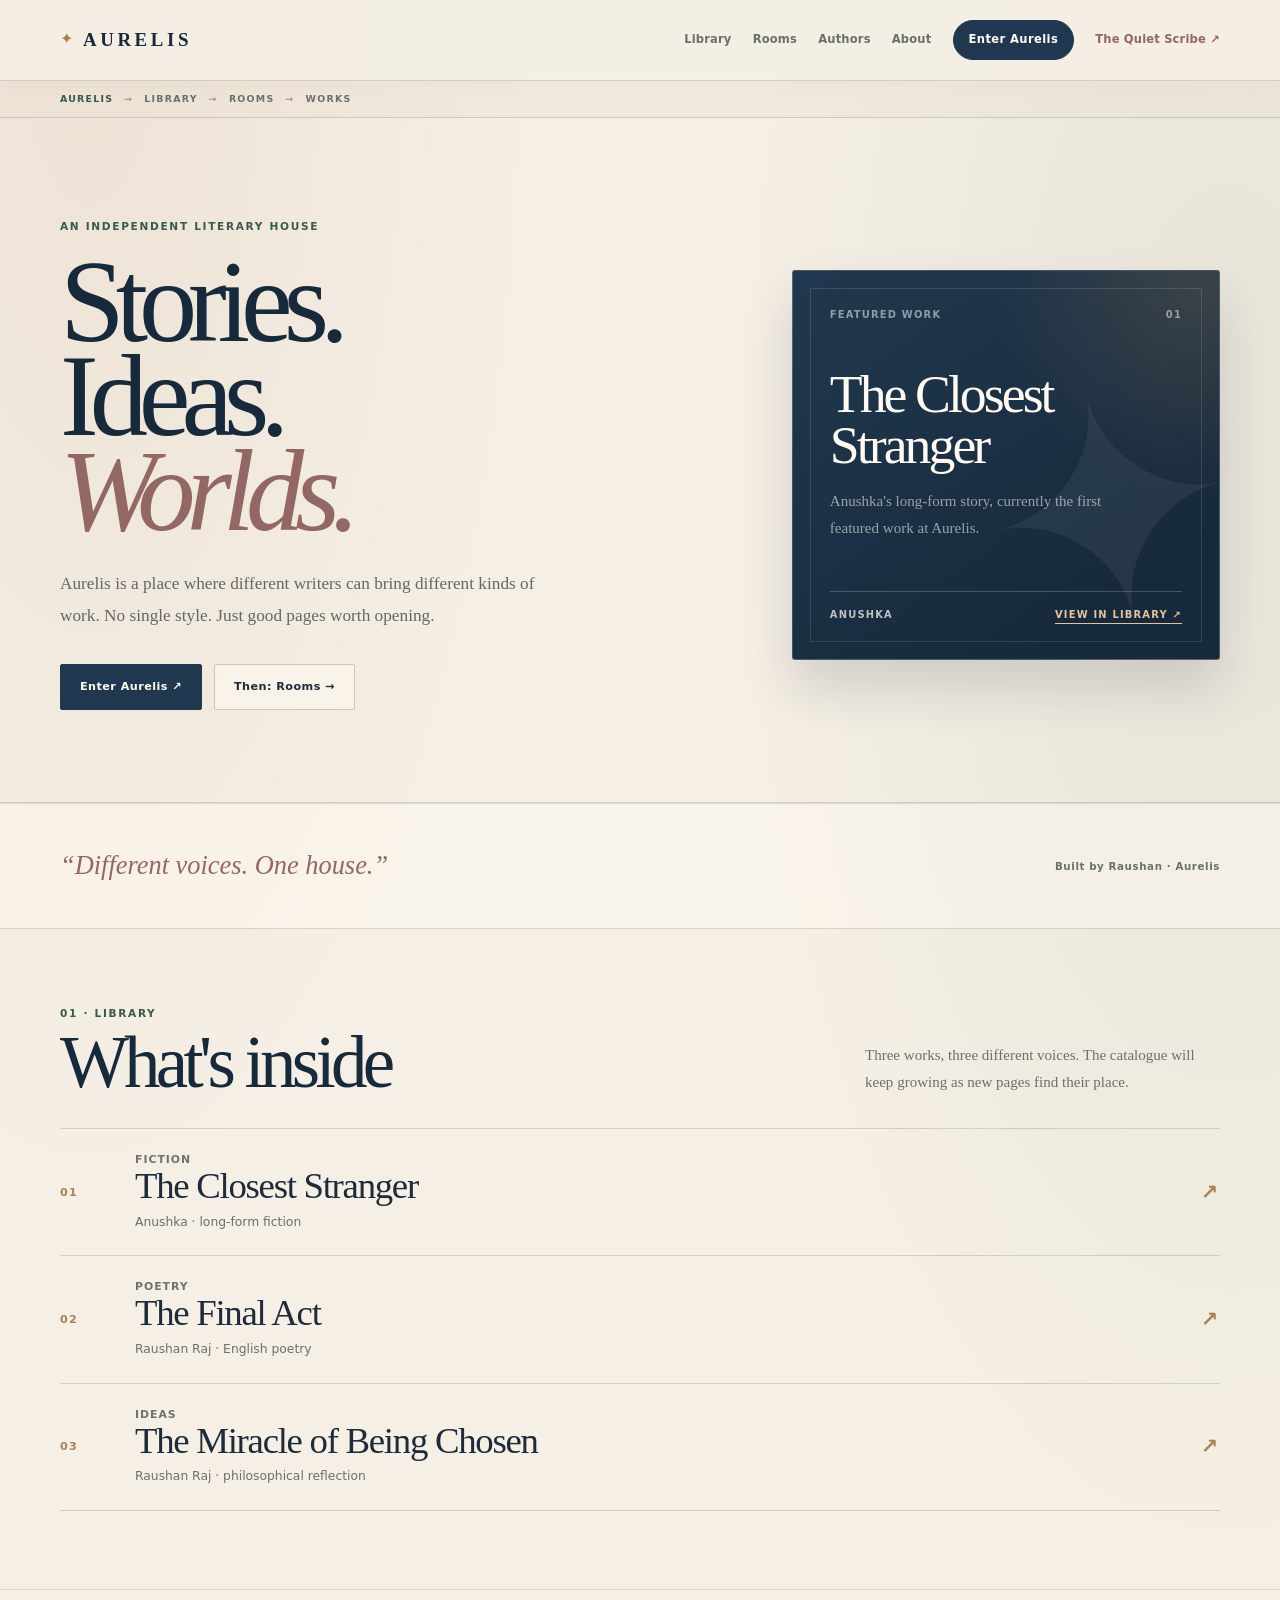
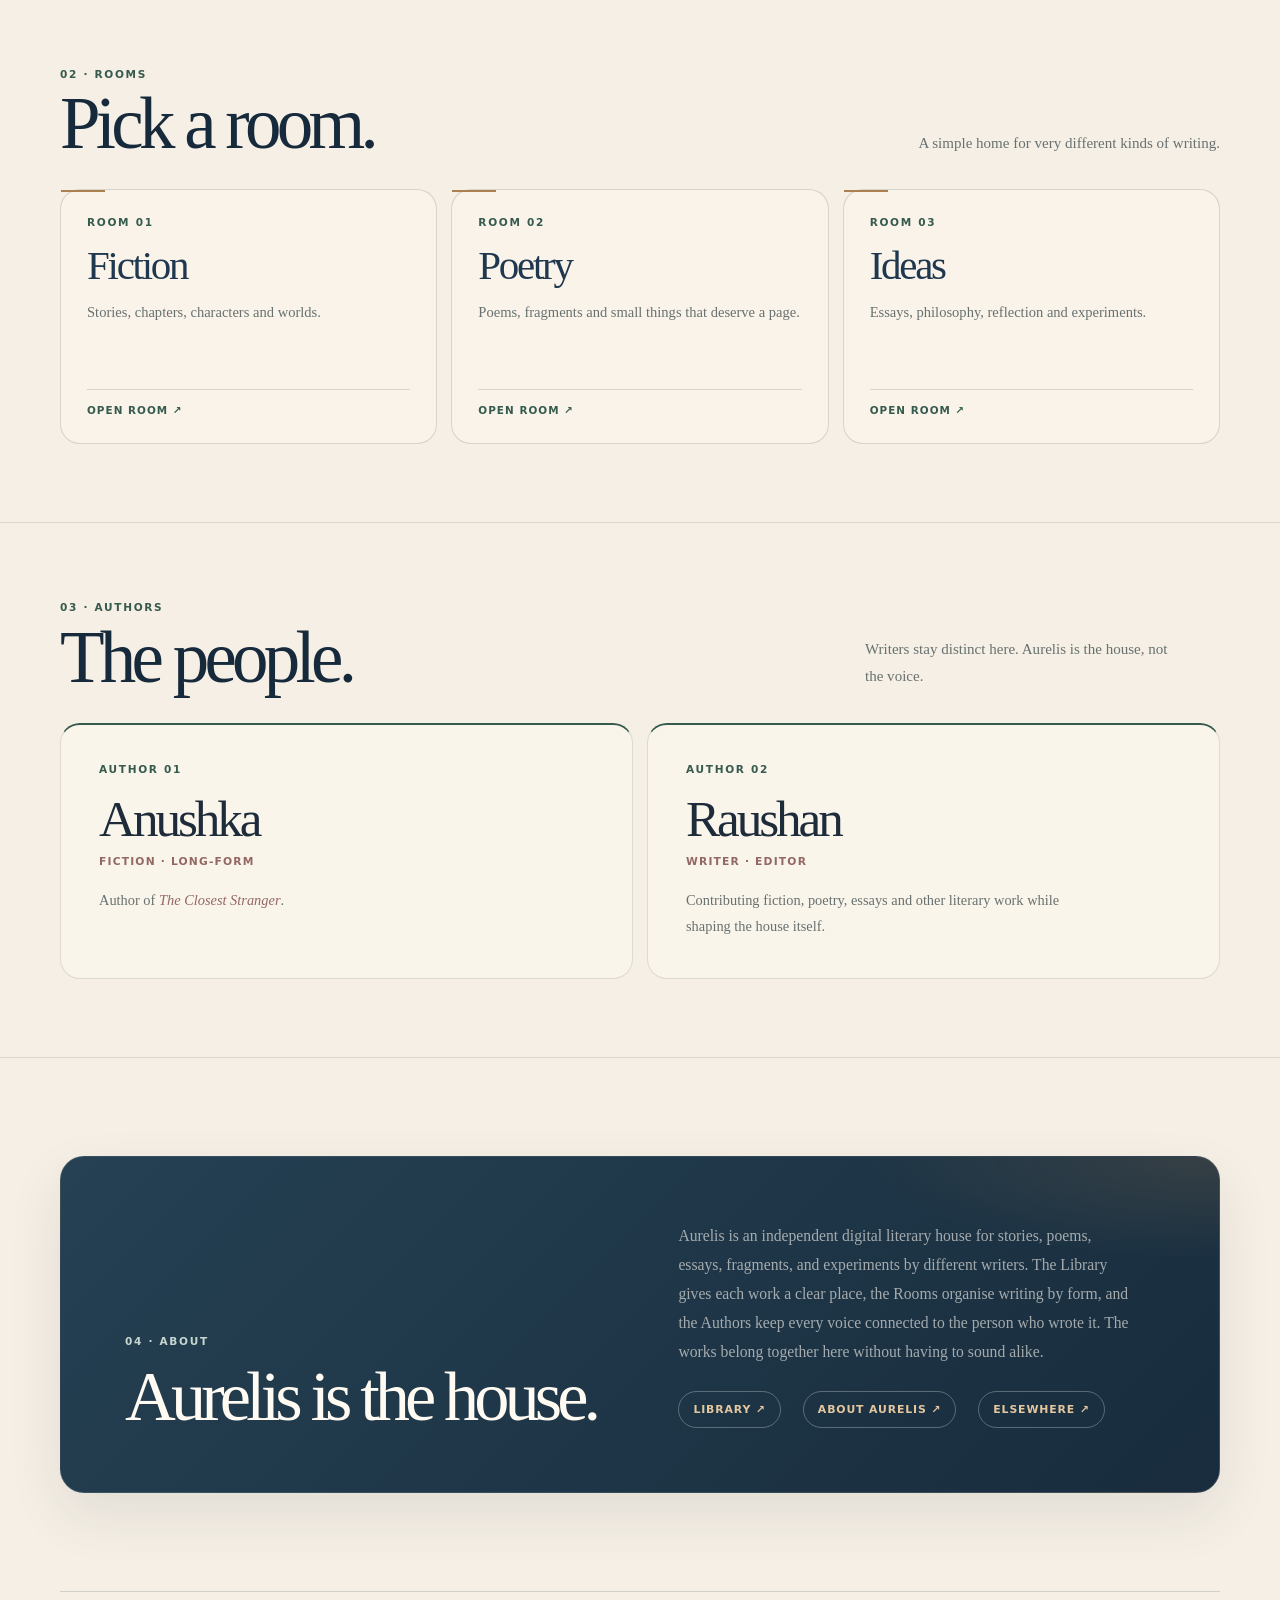
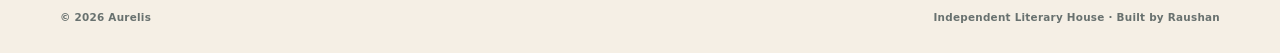
==== commit e7ddae89: "Link homepage authors to their works and clarify About section" ====
--- a/index.html
+++ b/index.html
@@ -208,7 +208,7 @@
       border-radius:20px;
       background:var(--paper-2);
     }
-    .person h3{margin:12px 0 4px;font-size:3rem;font-weight:500;letter-spacing:-.055em}
+    .person h3{margin:12px 0 4px;font-size:3rem;font-weight:500;letter-spacing:-.055em}.person h3 a:hover{text-decoration:underline;text-decoration-thickness:1px;text-underline-offset:6px}
     .person .role{font:600 .67rem/1.3 var(--sans);text-transform:uppercase;letter-spacing:.1em;color:var(--green)}
     .person p{margin-top:15px;max-width:520px;color:var(--muted);font-size:.9rem}
 
@@ -414,14 +414,14 @@
         <div class="people">
           <article class="person">
             <div class="label">Author 01</div>
-            <h3>Anushka</h3>
+            <h3><a href="library.html#anushka-works">Anushka</a></h3>
             <div class="role">Fiction · Long-form</div>
             <p>Author of <em>The Closest Stranger</em>.</p>
           </article>
 
           <article class="person">
             <div class="label">Author 02</div>
-            <h3>Raushan</h3>
+            <h3><a href="library.html#raushan-works">Raushan</a></h3>
             <div class="role">Writer · Editor</div>
             <p>Contributing fiction, poetry, essays and other literary work while shaping the house itself.</p>
           </article>
@@ -438,12 +438,11 @@
           </div>
           <div>
             <p>
-              A small independent literary space for written worlds to meet without
-              becoming copies of each other. The Library holds the work. The Rooms
-              give it space. The Authors give it a voice.
+              Aurelis is an independent digital literary house for stories, poems, essays, fragments, and experiments by different writers. The Library gives each work a clear place, the Rooms organise writing by form, and the Authors keep every voice connected to the person who wrote it. The works belong together here without having to sound alike.
             </p>
             <div class="closing-links">
               <a href="library.html">Library ↗</a>
+              <a href="about.html">About Aurelis ↗</a>
               <a href="elsewhere.html">Elsewhere ↗</a>
             </div>
           </div>
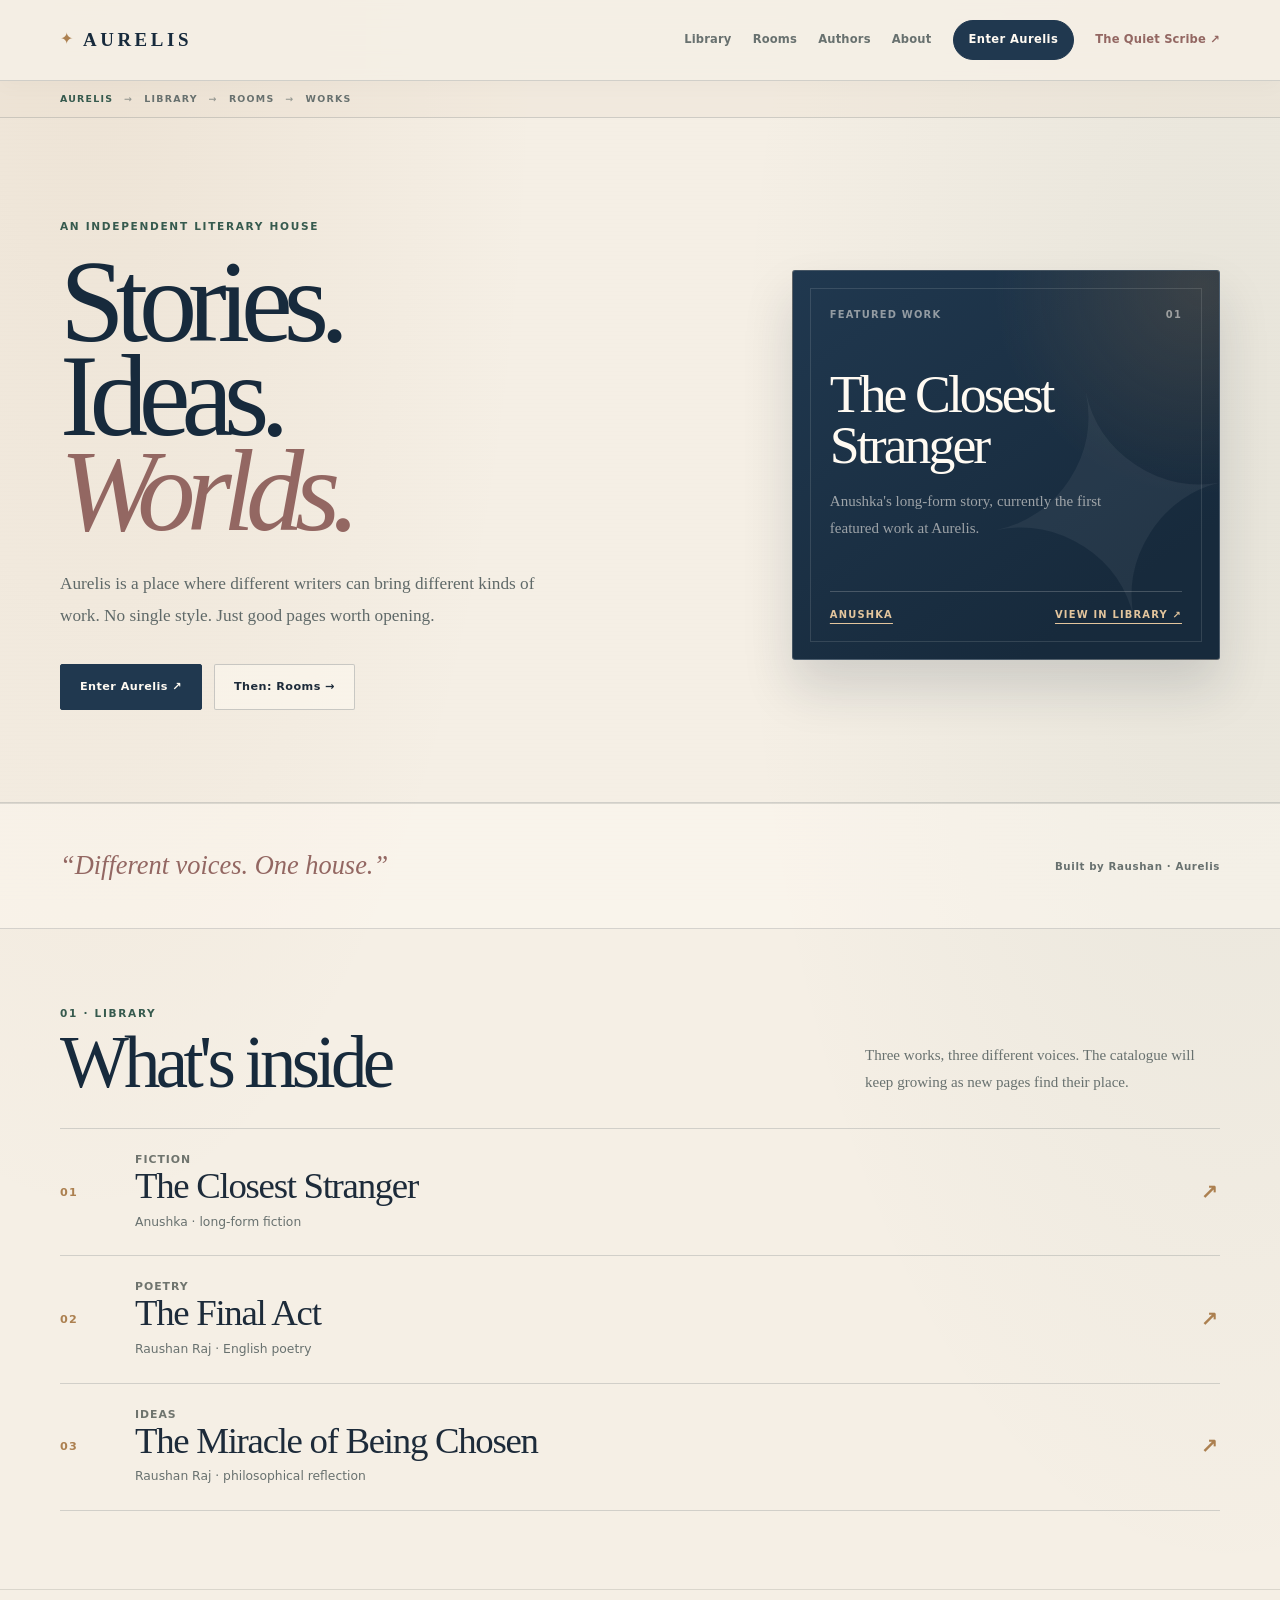
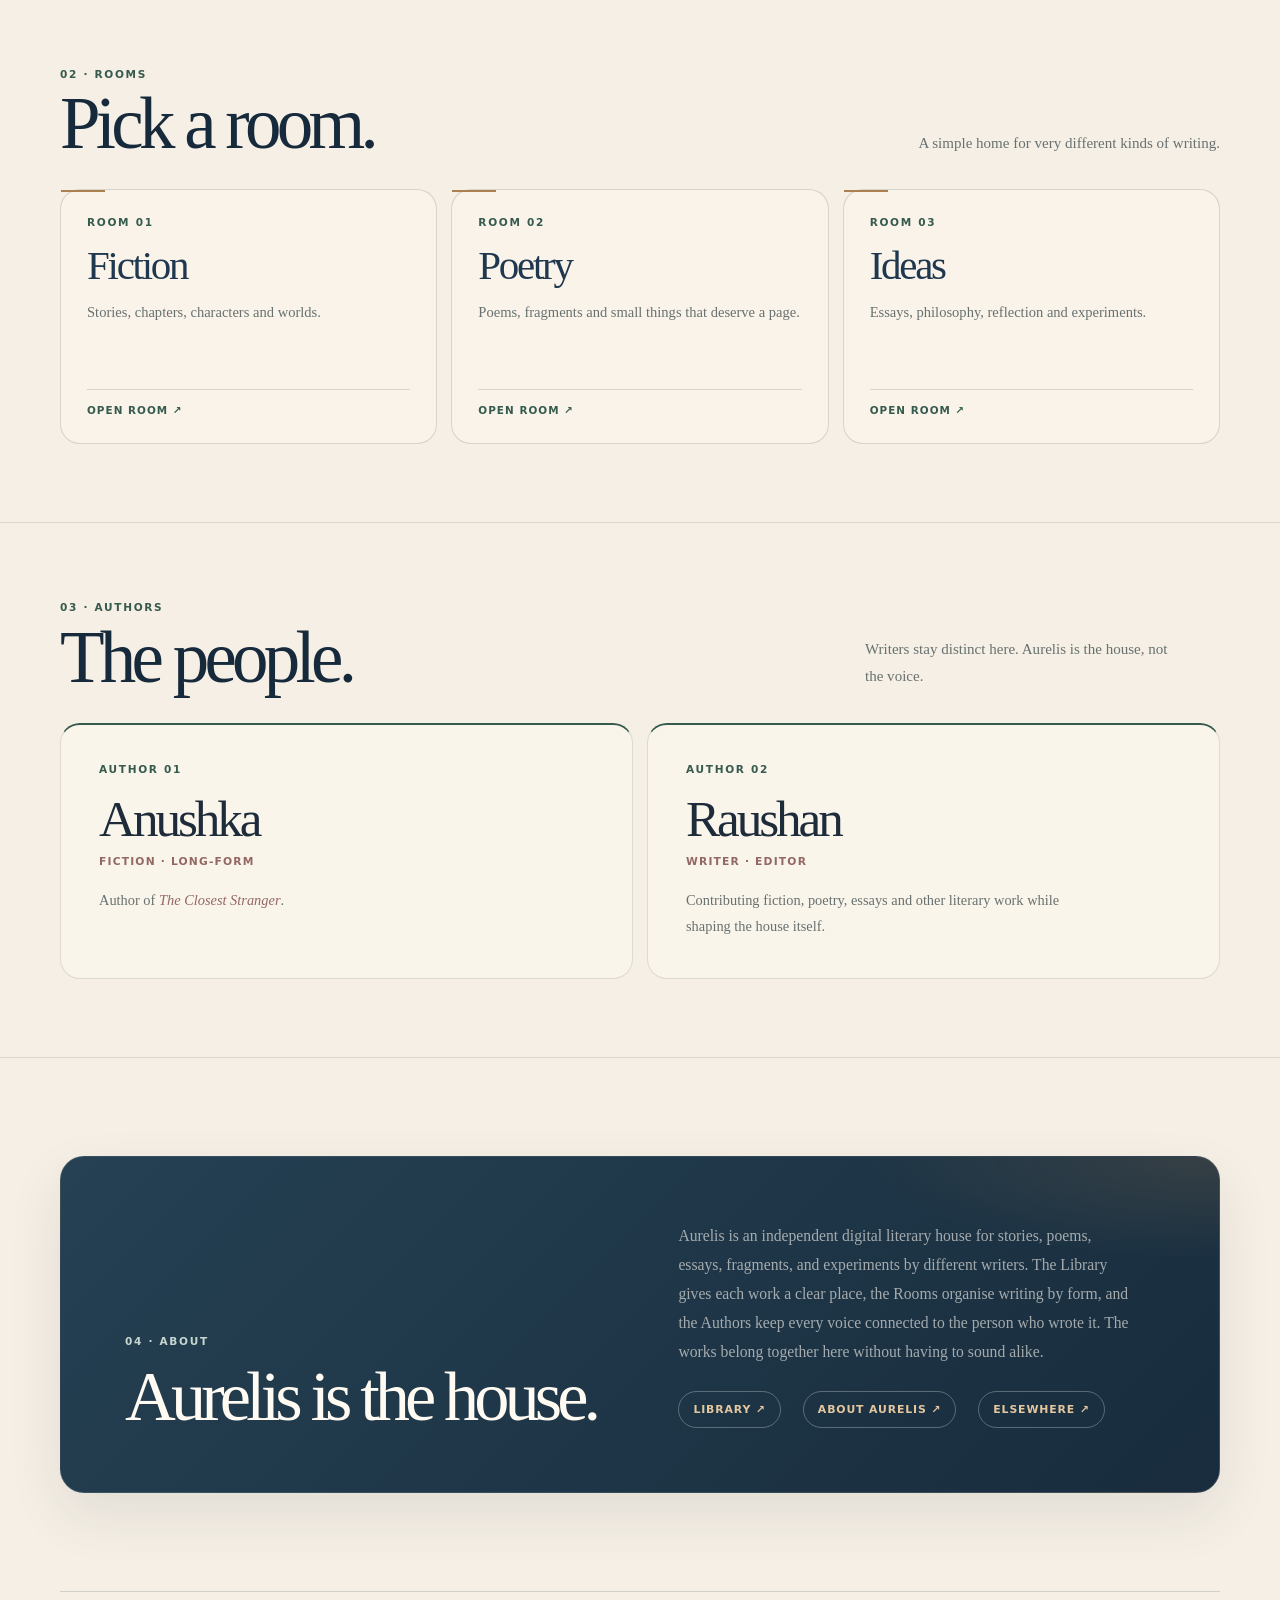
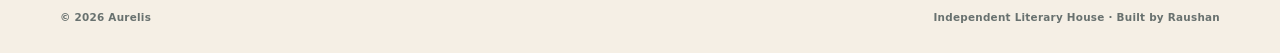
==== commit 9bed2146: "Link featured author name to her Library section" ====
--- a/index.html
+++ b/index.html
@@ -310,8 +310,8 @@
             <p>Anushka's long-form story, currently the first featured work at Aurelis.</p>
           </div>
           <div class="card-bottom">
-            <span>Anushka</span>
-            <a href="library.html">View in Library ↗</a>
+            <a href="library.html#anushka-works">Anushka</a>
+            <a href="library.html#anushka-works">View in Library ↗</a>
           </div>
         </article>
       </div>
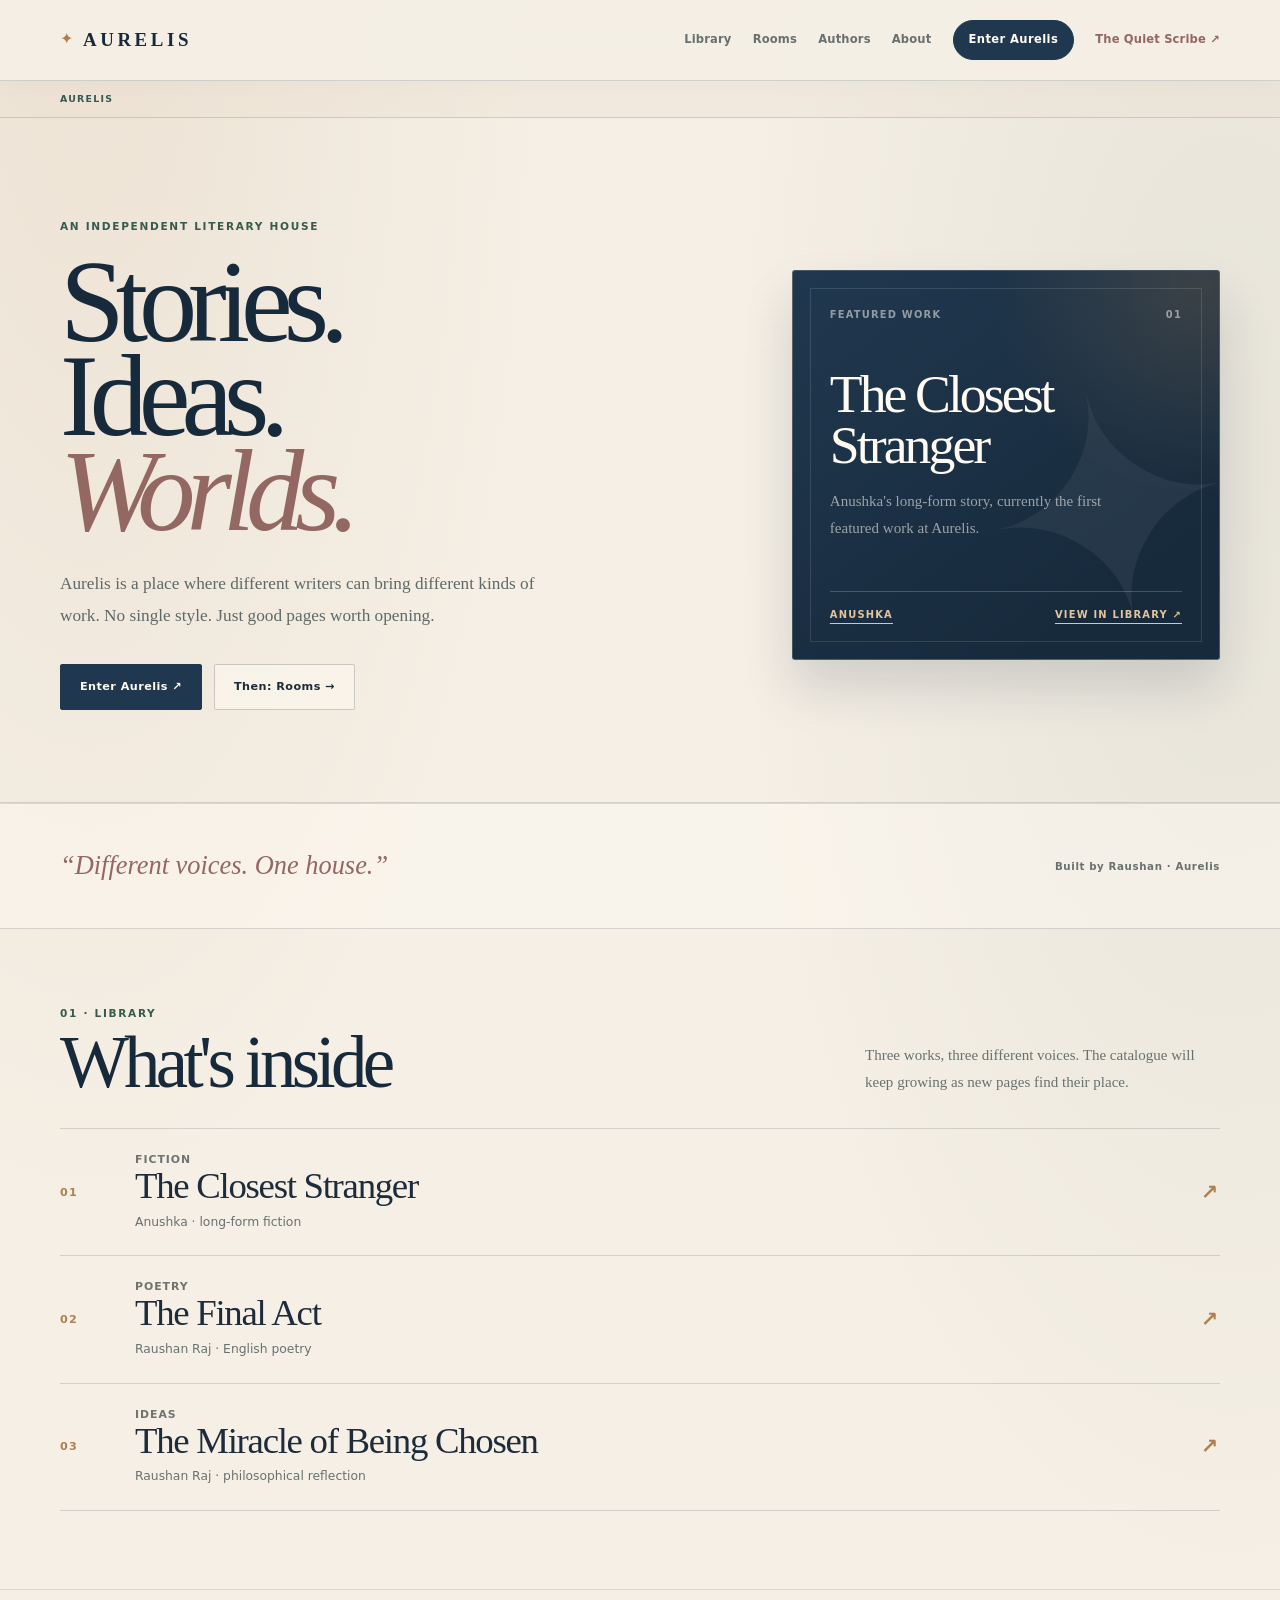
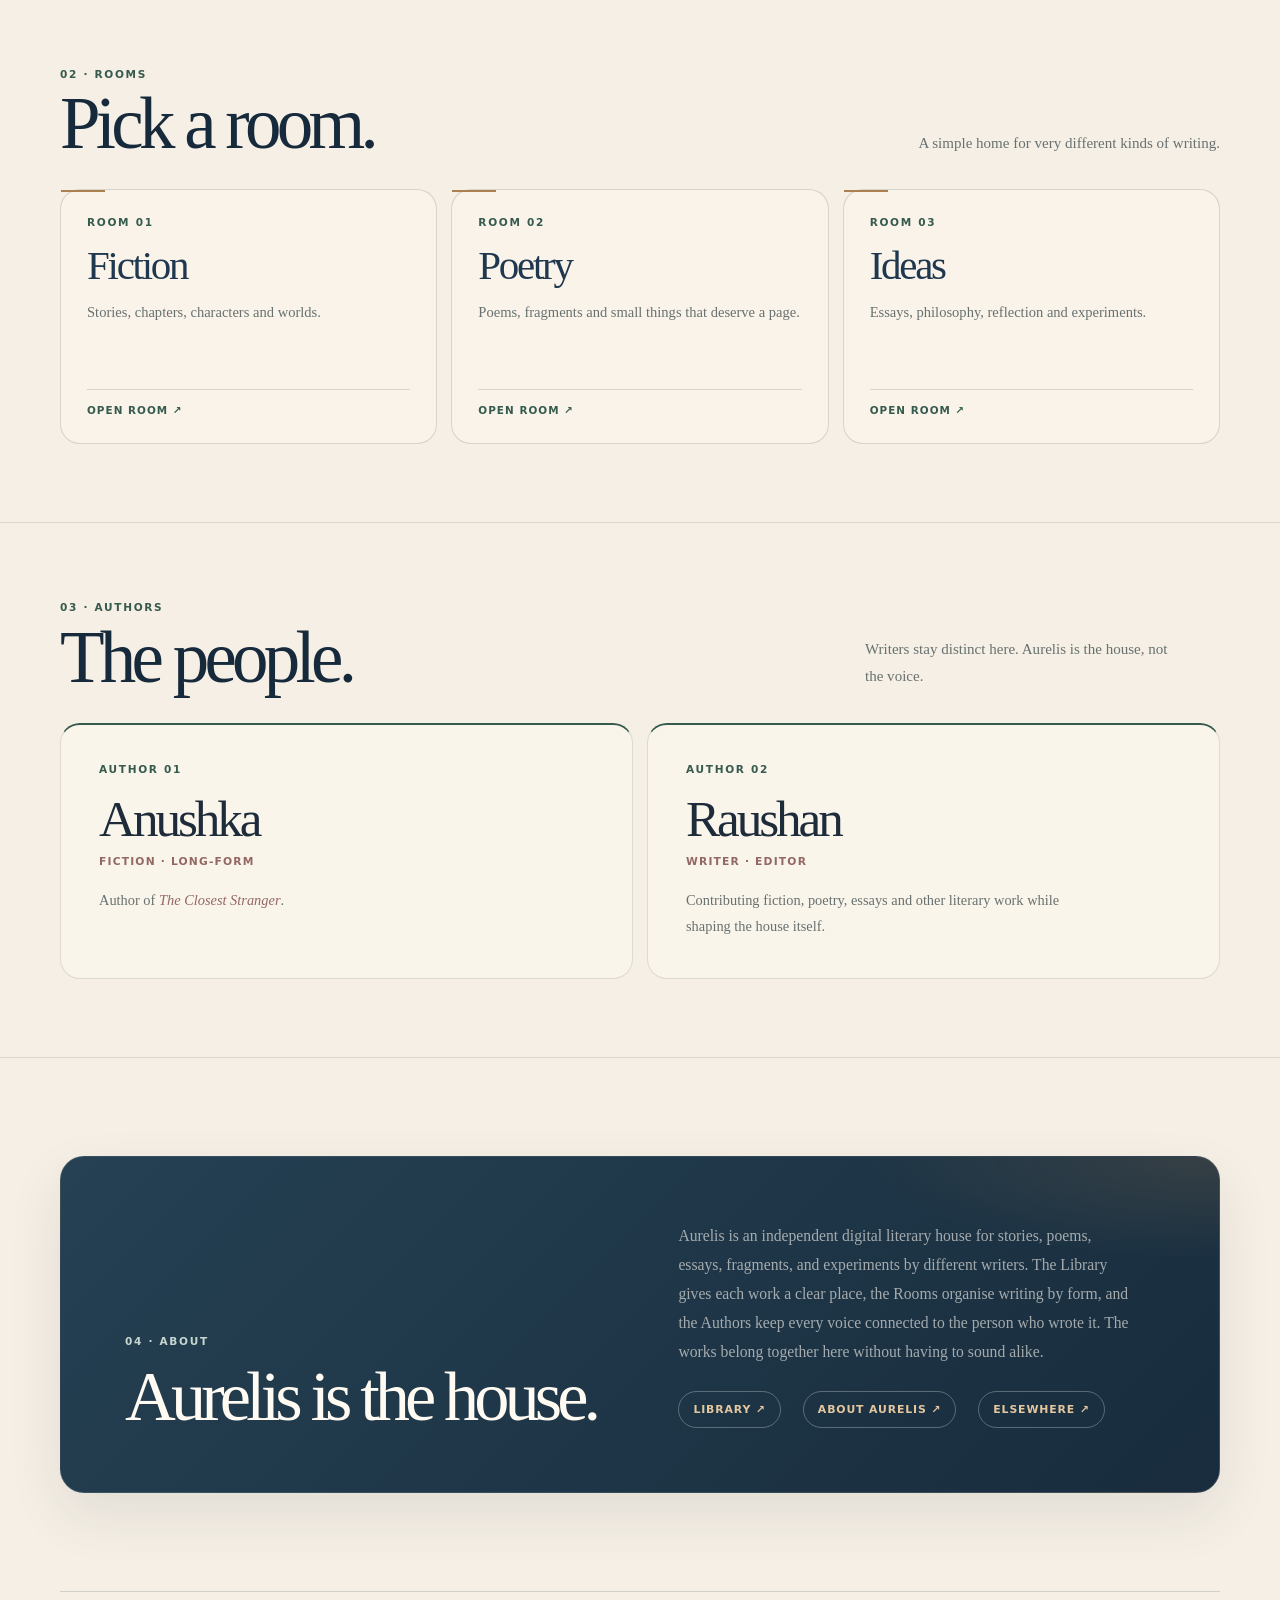
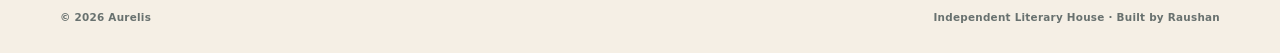
==== commit 79b63c44: "Keep all navigation destinations visible in mobile menu" ====
--- a/index.html
+++ b/index.html
@@ -246,7 +246,7 @@
       .wrap{width:min(var(--max),calc(100% - 26px))}
       .nav{min-height:68px}
       .links{gap:10px}
-      .links a:nth-child(3),.links a:nth-child(4){display:none}
+      /* Responsive menu keeps every destination available. */
       .nav-cta{padding:9px 12px}
       .house-map-inner{min-height:32px}
       h1{font-size:4rem}
--- a/aurelis.css
+++ b/aurelis.css
@@ -617,3 +617,52 @@
   *, *::before, *::after { animation-duration:.01ms !important; animation-iteration-count:1 !important; transition-duration:.01ms !important; scroll-behavior:auto !important; }
   .aurelis-motion-ready .aurelis-reveal { opacity:1; transform:none; }
 }
+
+
+/* Final pass: accurate breadcrumbs, accessible navigation, and tidy author shelves. */
+.house-map-inner a, .map .wrap a, .crumb .wrap a {
+  color: inherit;
+  text-decoration: none;
+  transition: color .18s ease;
+}
+.house-map-inner a:hover, .map .wrap a:hover, .crumb .wrap a:hover {
+  color: var(--aurelis-blue-deep);
+  text-decoration: underline;
+  text-decoration-color: var(--aurelis-gold);
+  text-underline-offset: 4px;
+}
+.house-map-inner [aria-current="page"], .map .wrap [aria-current="page"], .crumb .wrap [aria-current="page"] {
+  color: var(--aurelis-blue-deep);
+  font-weight: 800;
+  opacity: 1;
+}
+.house-map-inner .aurelis-crumb-separator { color: var(--aurelis-muted); opacity: .55; }
+.catalogue-group { margin-top: 42px; scroll-margin-top: 7.5rem; }
+.catalogue-group[hidden] { display: none !important; }
+.catalogue-heading {
+  display: flex;
+  justify-content: space-between;
+  align-items: end;
+  gap: 20px;
+  padding: 0 0 17px;
+  border-bottom: 1px solid var(--aurelis-line);
+}
+.catalogue-heading h2 {
+  margin-top: 10px;
+  color: var(--aurelis-blue-deep);
+  font-size: clamp(1.9rem, 3.6vw, 2.8rem);
+  font-weight: 500;
+  line-height: 1;
+  letter-spacing: -.055em;
+}
+.catalogue-heading p {
+  color: var(--aurelis-muted);
+  font: 600 .7rem/1.5 var(--aurelis-sans);
+  letter-spacing: .04em;
+}
+.person h3 a { text-decoration-color: var(--aurelis-gold); text-underline-offset: 5px; }
+.person h3 a:hover { color: var(--aurelis-green); text-decoration: underline; }
+@media (max-width: 680px) {
+  .catalogue-heading { align-items: flex-start; flex-direction: column; gap: 7px; }
+  .catalogue-group { margin-top: 34px; }
+}
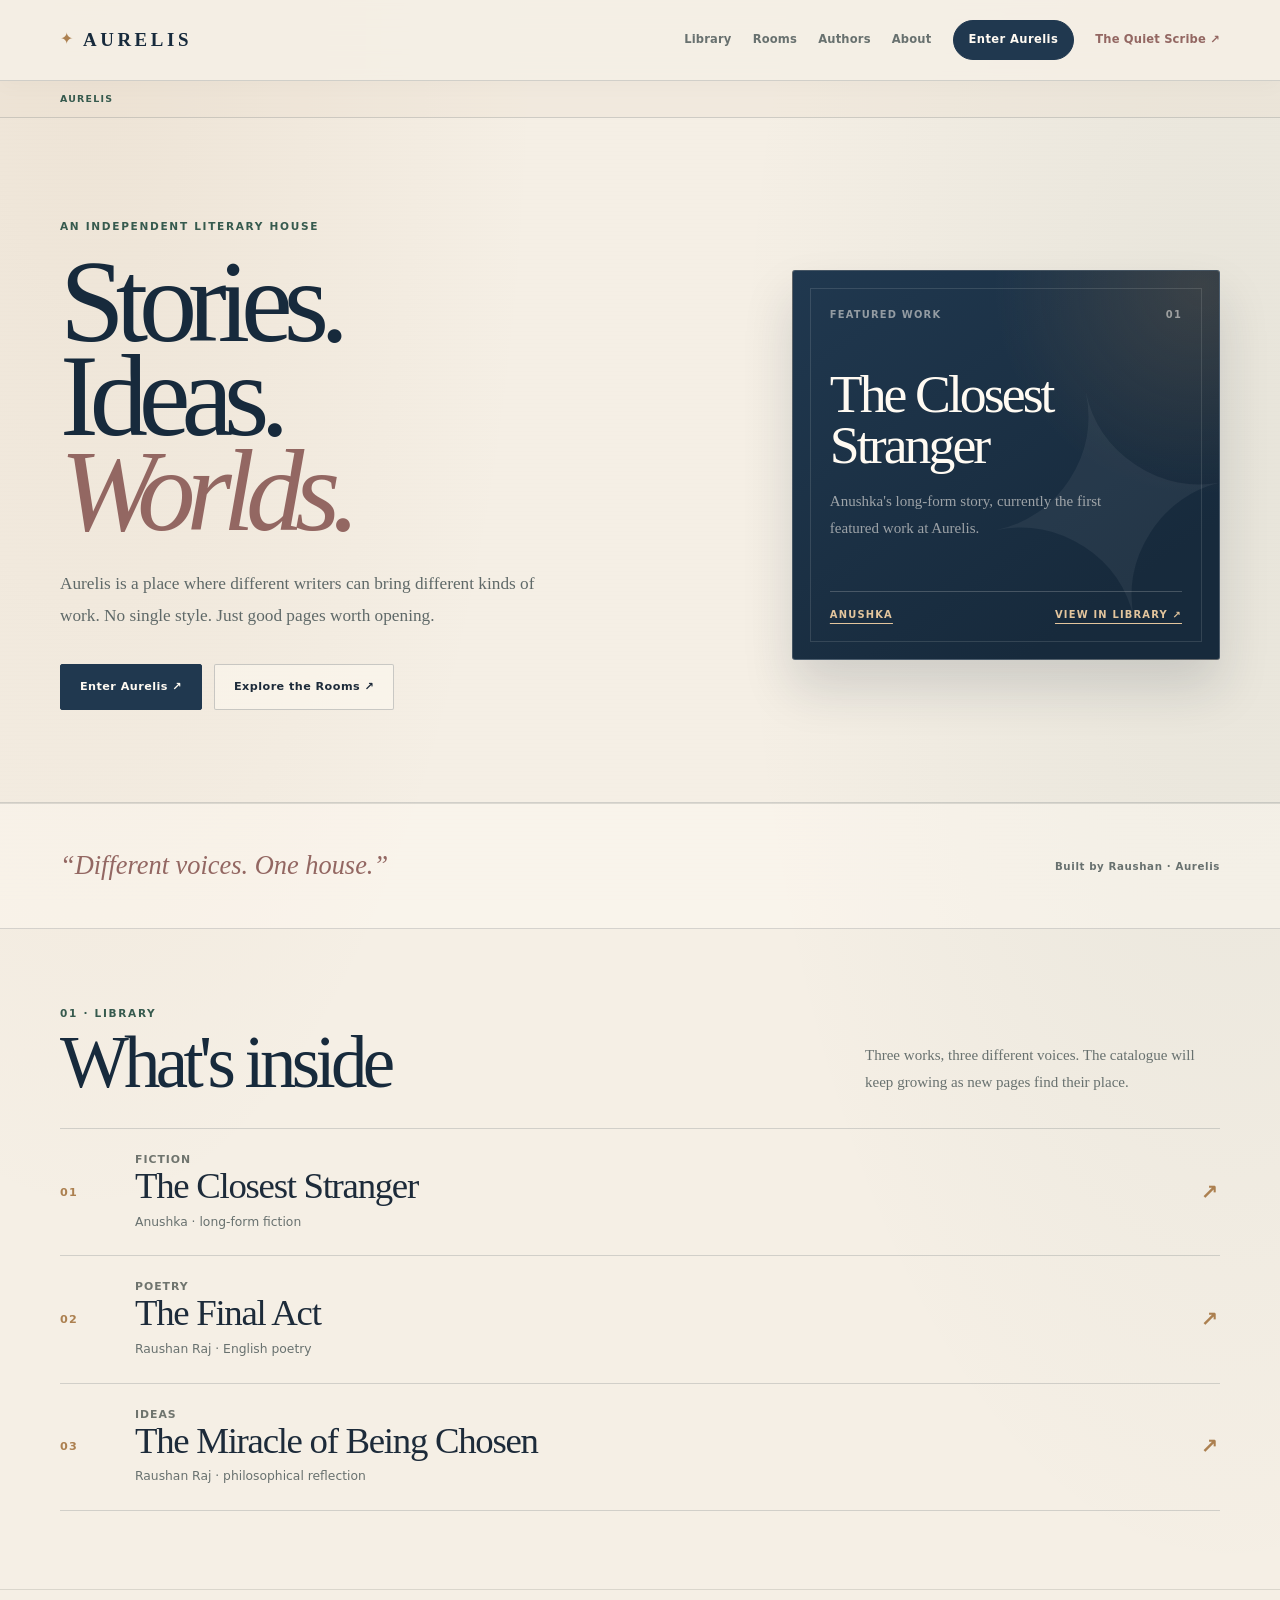
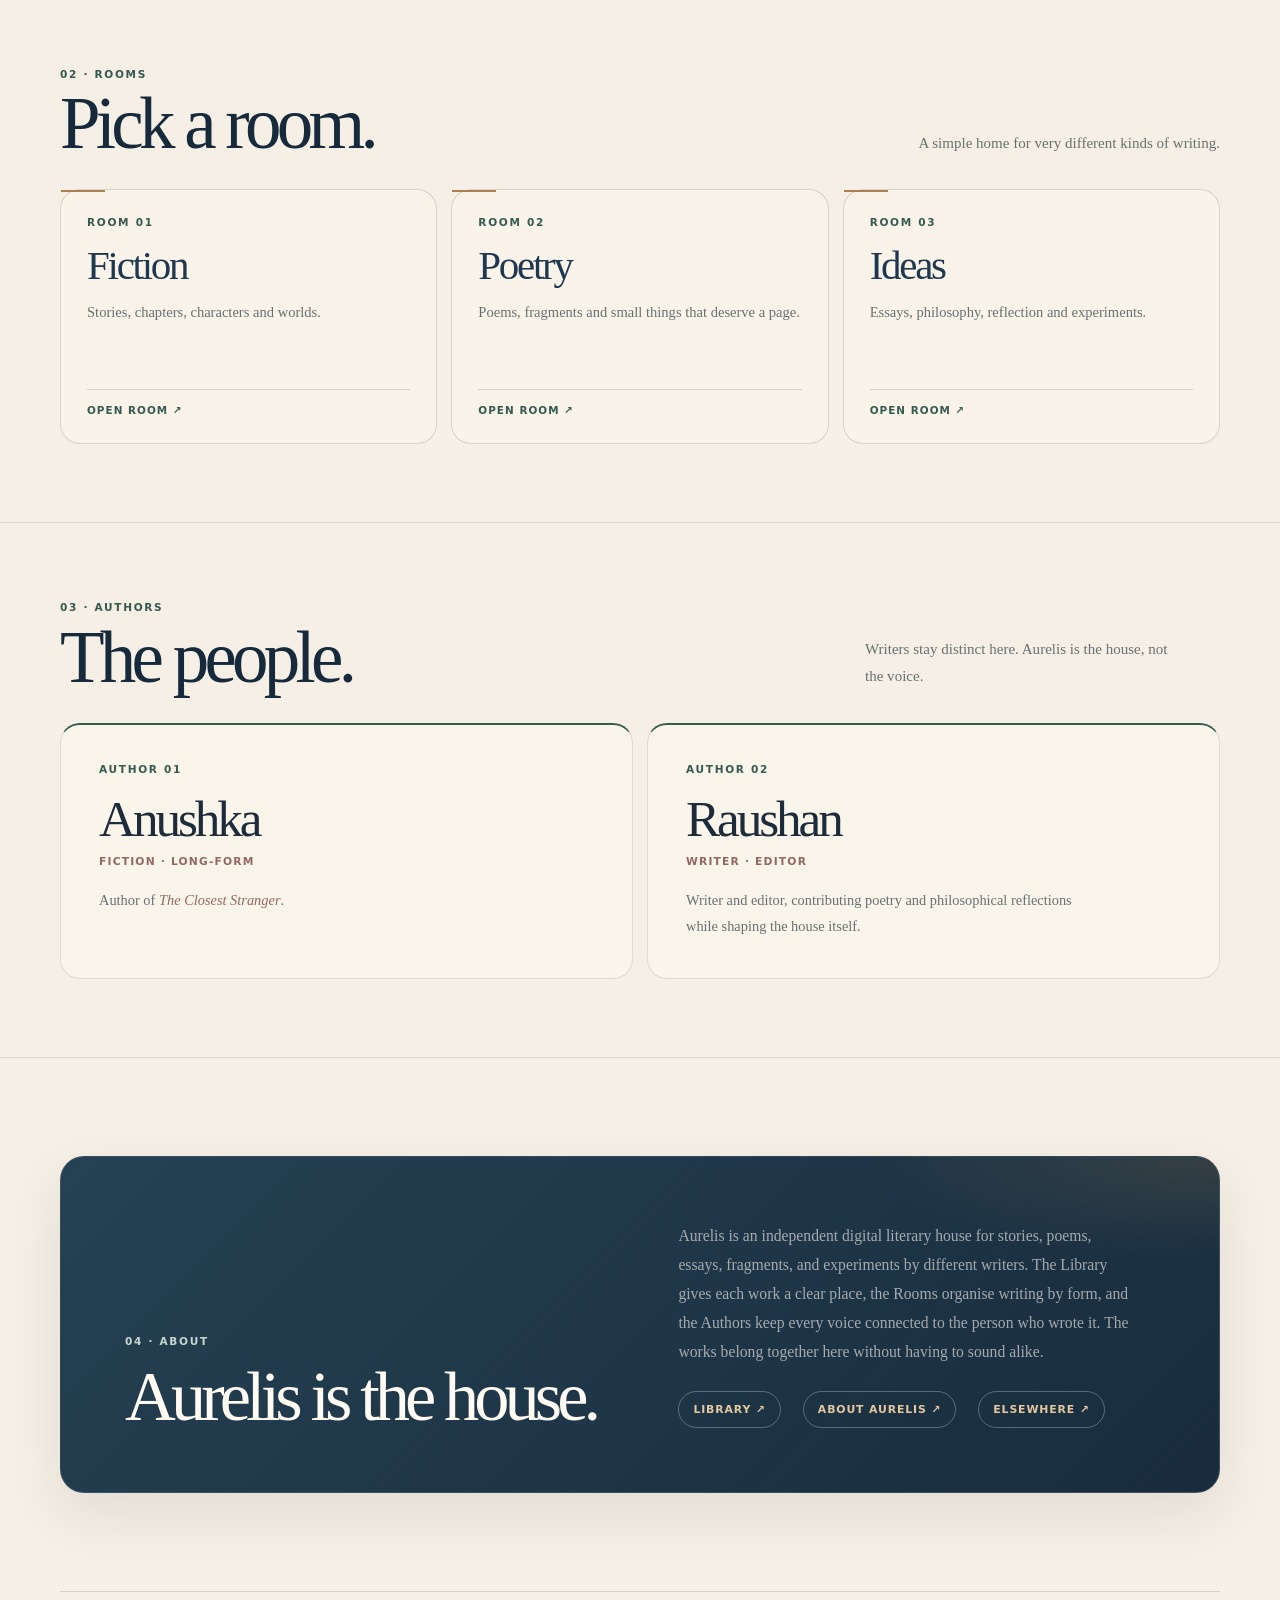
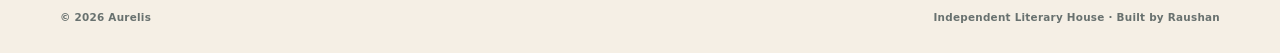
==== commit 440bf27c: "Clarify homepage navigation and author description" ====
--- a/index.html
+++ b/index.html
@@ -296,7 +296,7 @@
           </p>
           <div class="hero-actions">
             <a class="button primary" href="library.html">Enter Aurelis ↗</a>
-            <a class="button secondary" href="rooms.html">Then: Rooms →</a>
+            <a class="button secondary" href="rooms.html">Explore the Rooms ↗</a>
           </div>
         </div>
 
@@ -423,7 +423,7 @@
             <div class="label">Author 02</div>
             <h3><a href="library.html#raushan-works">Raushan</a></h3>
             <div class="role">Writer · Editor</div>
-            <p>Contributing fiction, poetry, essays and other literary work while shaping the house itself.</p>
+            <p>Writer and editor, contributing poetry and philosophical reflections while shaping the house itself.</p>
           </article>
         </div>
       </div>
--- a/aurelis.css
+++ b/aurelis.css
@@ -666,3 +666,15 @@
   .catalogue-heading { align-items: flex-start; flex-direction: column; gap: 7px; }
   .catalogue-group { margin-top: 34px; }
 }
+
+
+/* The collapsed mobile menu may hide; once open, all destinations must remain visible. */
+@media (max-width: 860px) {
+  header .links.is-open a:nth-child(3),
+  header .links.is-open a:nth-child(4) {
+    display: flex !important;
+  }
+  header .links.is-open a {
+    width: 100%;
+  }
+}
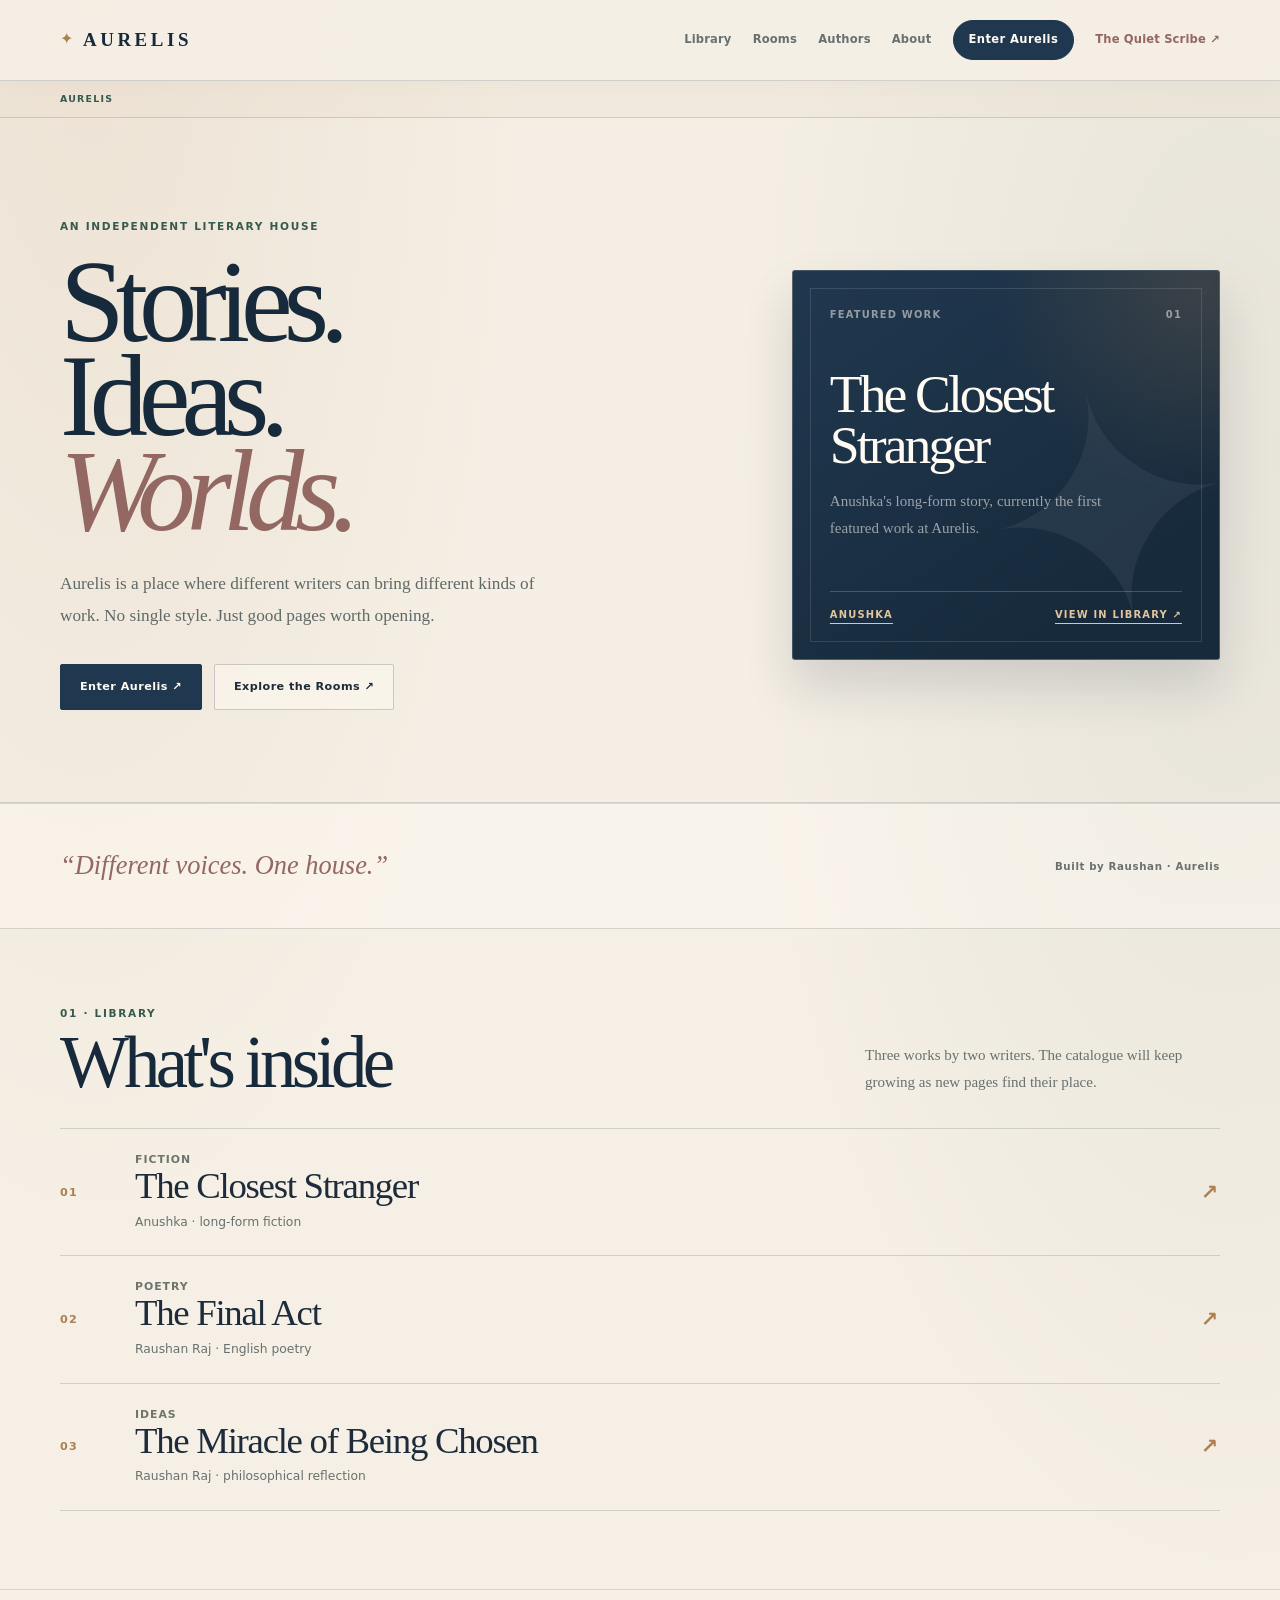
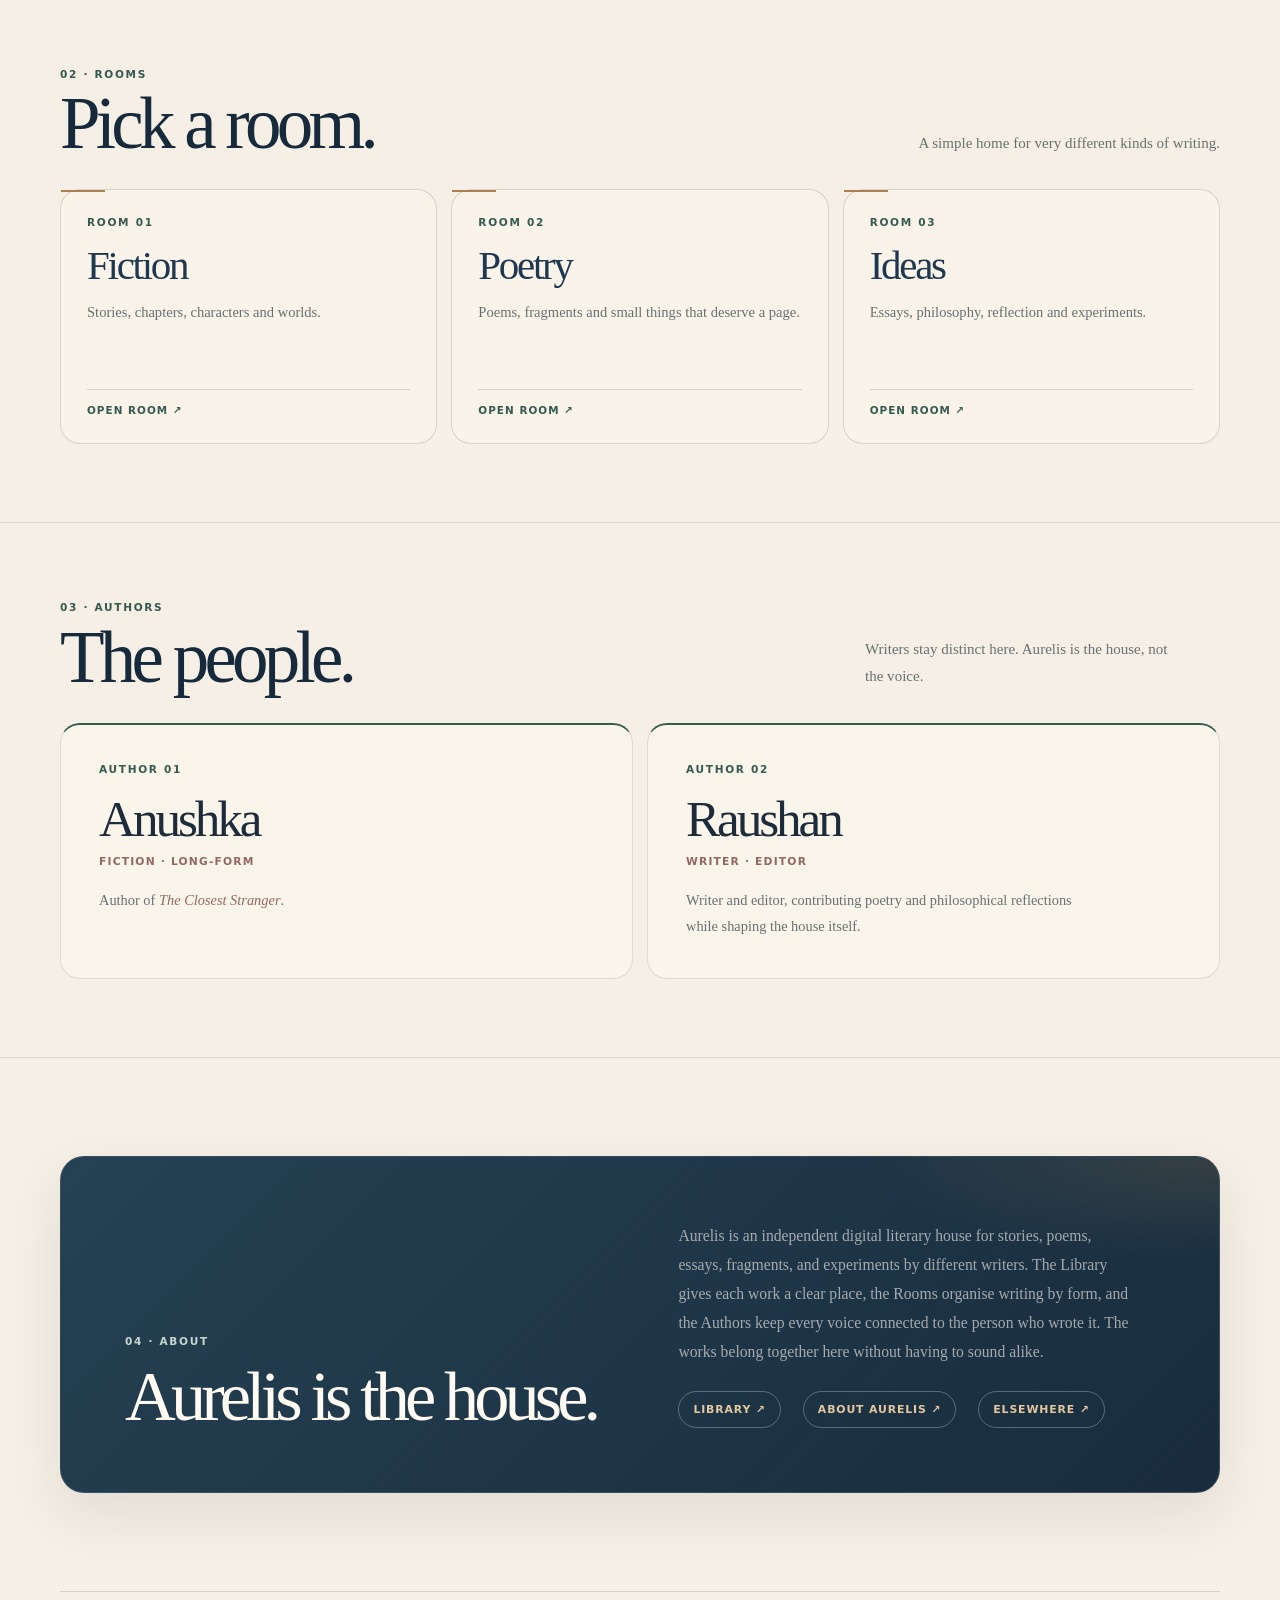
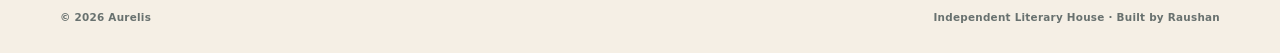
==== commit 31ced3bb: "Make homepage catalogue count accurate" ====
--- a/index.html
+++ b/index.html
@@ -331,7 +331,7 @@
             <div class="label">01 · Library</div>
             <h2>What's inside</h2>
           </div>
-          <p>Three works, three different voices. The catalogue will keep growing as new pages find their place.</p>
+          <p>Three works by two writers. The catalogue will keep growing as new pages find their place.</p>
         </div>
 
         <a class="work" href="the-closest-stranger.html"><span class="work-num">01</span>
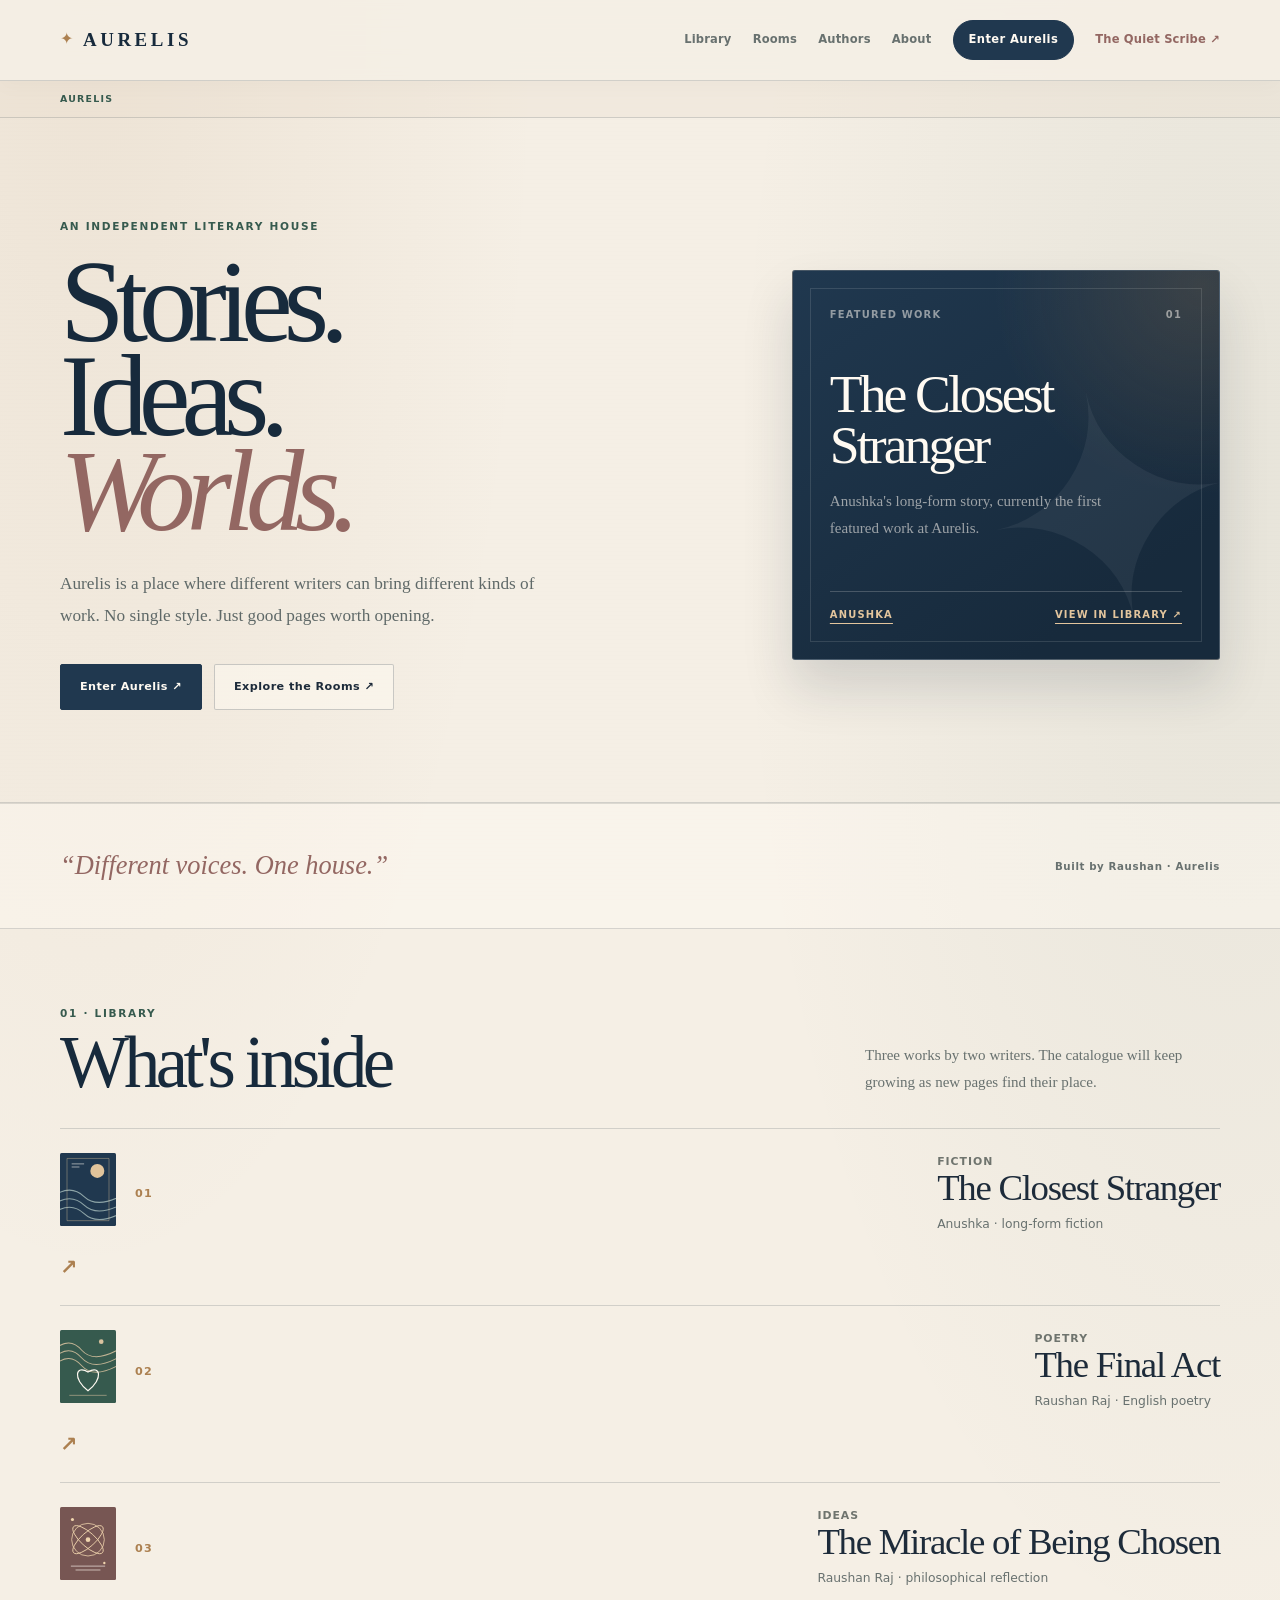
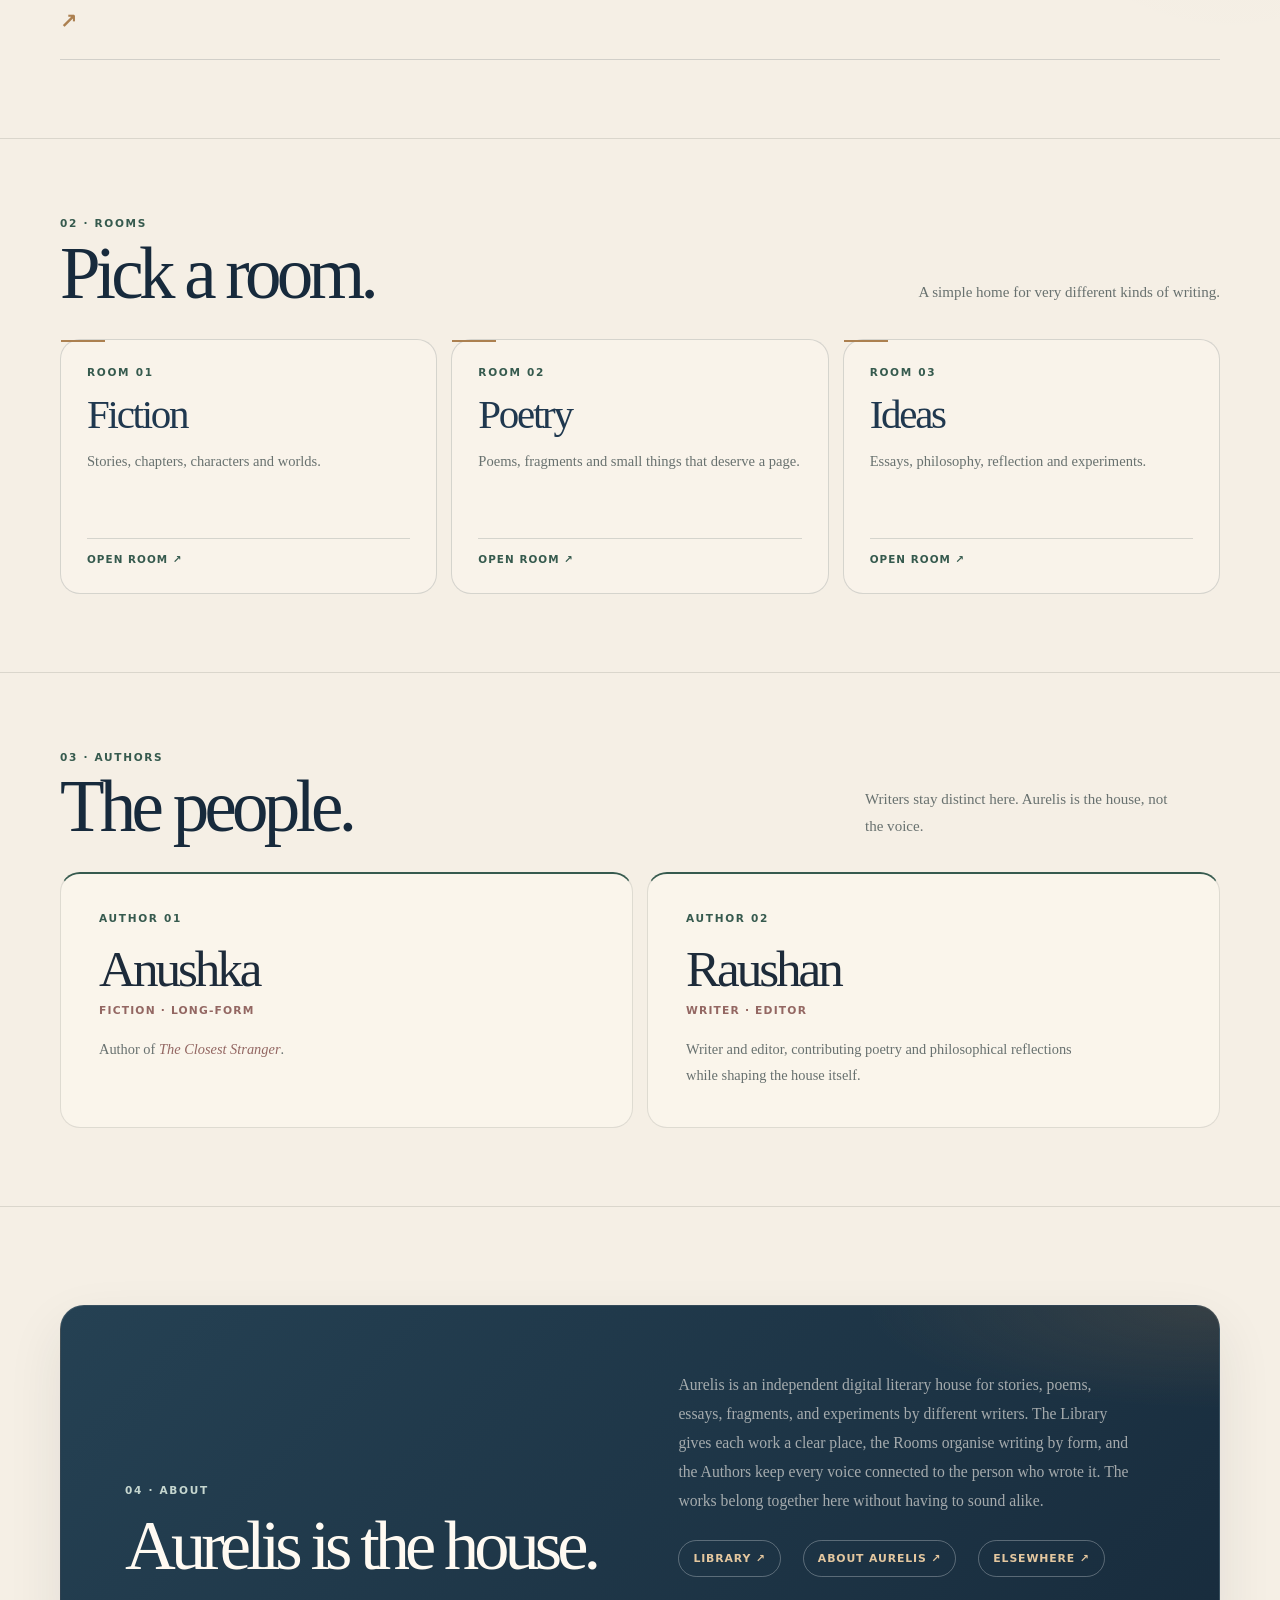
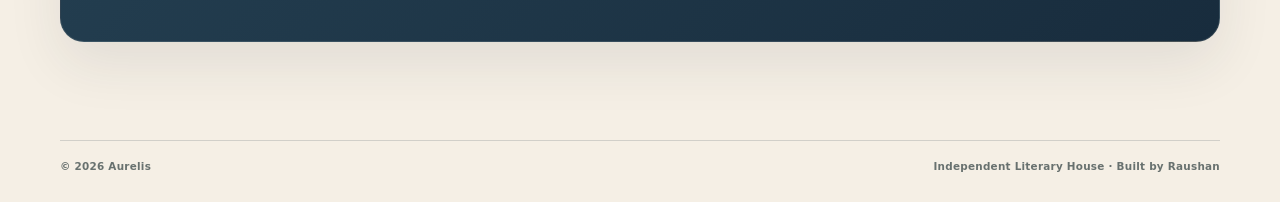
==== commit 87dd76f8: "Add illustrated covers to homepage work list" ====
--- a/index.html
+++ b/index.html
@@ -334,7 +334,7 @@
           <p>Three works by two writers. The catalogue will keep growing as new pages find their place.</p>
         </div>
 
-        <a class="work" href="the-closest-stranger.html"><span class="work-num">01</span>
+        <a class="work" href="the-closest-stranger.html"><span class="work-cover cover-fiction" aria-hidden="true"><svg viewBox="0 0 72 94" focusable="false"><rect width="72" height="94" rx="2" fill="#20384f"/><circle cx="48" cy="23" r="9" fill="#e1c49b"/><path d="M-8 55 Q14 40 31 56 T81 54 M-8 66 Q14 51 31 67 T81 65 M-8 77 Q14 62 31 78 T81 76" fill="none" stroke="#a9c0bd" stroke-width="1.4" opacity=".8"/><path d="M9 7 H63 V87 H9Z" fill="none" stroke="#e1c49b" stroke-opacity=".5"/><path d="M15 14h16M15 18h10" stroke="#fffaf2" stroke-opacity=".7"/></svg></span><span class="work-num">01</span>
           <div>
             <div class="work-meta">Fiction</div>
             <div class="work-title">The Closest Stranger</div>
@@ -342,7 +342,7 @@
           </div>
           <span class="work-arrow">↗</span></a>
 
-        <a class="work" href="poetry.html#final-act-title"><span class="work-num">02</span>
+        <a class="work" href="poetry.html#final-act-title"><span class="work-cover cover-poetry" aria-hidden="true"><svg viewBox="0 0 72 94" focusable="false"><rect width="72" height="94" rx="2" fill="#365a4e"/><path d="M-7 25 Q12 8 28 26 T79 23 M-7 35 Q12 18 28 36 T79 33 M-7 45 Q12 28 28 46 T79 43" fill="none" stroke="#d9c29f" stroke-width="1.3" opacity=".85"/><path d="M36 54 C20 44 16 63 36 78 C56 63 52 44 36 54Z" fill="none" stroke="#fffaf2" stroke-width="1.5"/><path d="M12 84H60" stroke="#d9c29f" stroke-width="1" opacity=".7"/><circle cx="53" cy="15" r="3" fill="#d9c29f"/></svg></span><span class="work-num">02</span>
           <div>
             <div class="work-meta">Poetry</div>
             <div class="work-title">The Final Act</div>
@@ -350,7 +350,7 @@
           </div>
           <span class="work-arrow">↗</span></a>
 
-        <a class="work" href="ideas.html#the-miracle-of-being-chosen"><span class="work-num">03</span>
+        <a class="work" href="ideas.html#the-miracle-of-being-chosen"><span class="work-cover cover-ideas" aria-hidden="true"><svg viewBox="0 0 72 94" focusable="false"><rect width="72" height="94" rx="2" fill="#775653"/><circle cx="36" cy="42" r="21" fill="none" stroke="#f0d5ae" stroke-width="1.1" opacity=".9"/><ellipse cx="36" cy="42" rx="9" ry="25" fill="none" stroke="#f0d5ae" stroke-width="1.1" transform="rotate(48 36 42)"/><ellipse cx="36" cy="42" rx="9" ry="25" fill="none" stroke="#f0d5ae" stroke-width="1.1" transform="rotate(-48 36 42)"/><circle cx="36" cy="42" r="3" fill="#f0d5ae"/><path d="M14 76H58M20 81H52" stroke="#fffaf2" stroke-width="1" opacity=".8"/><circle cx="16" cy="16" r="2" fill="#f0d5ae"/><circle cx="57" cy="72" r="1.5" fill="#f0d5ae"/></svg></span><span class="work-num">03</span>
           <div>
             <div class="work-meta">Ideas</div>
             <div class="work-title">The Miracle of Being Chosen</div>
--- a/aurelis.css
+++ b/aurelis.css
@@ -19,7 +19,7 @@
   --aurelis-shadow: 0 22px 55px rgba(29, 43, 58, .09);
 }
 * { box-sizing: border-box; }
-html { scroll-behavior: smooth; scroll-padding-top: 6.5rem; }
+html { scroll-behavior: smooth; scroll-padding-top: 7.5rem; }
 body {
   color: var(--aurelis-ink);
   background:
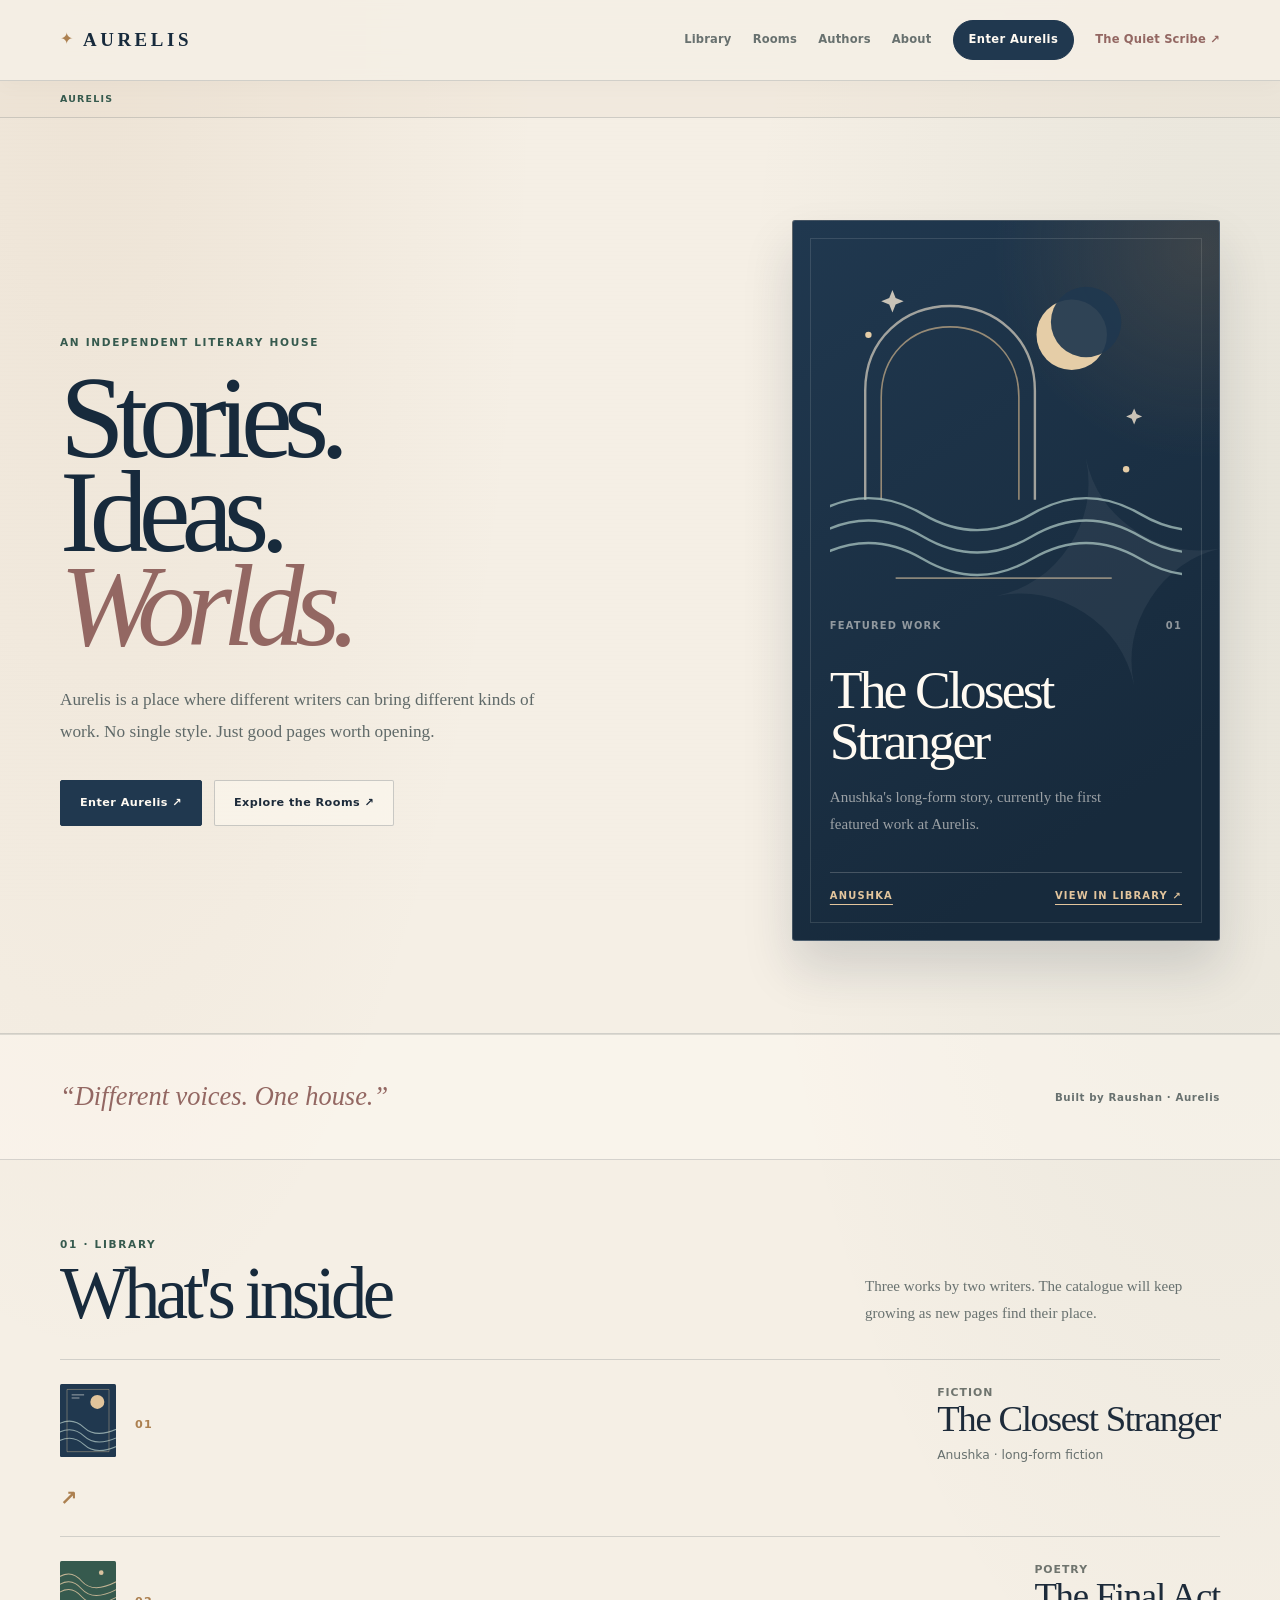
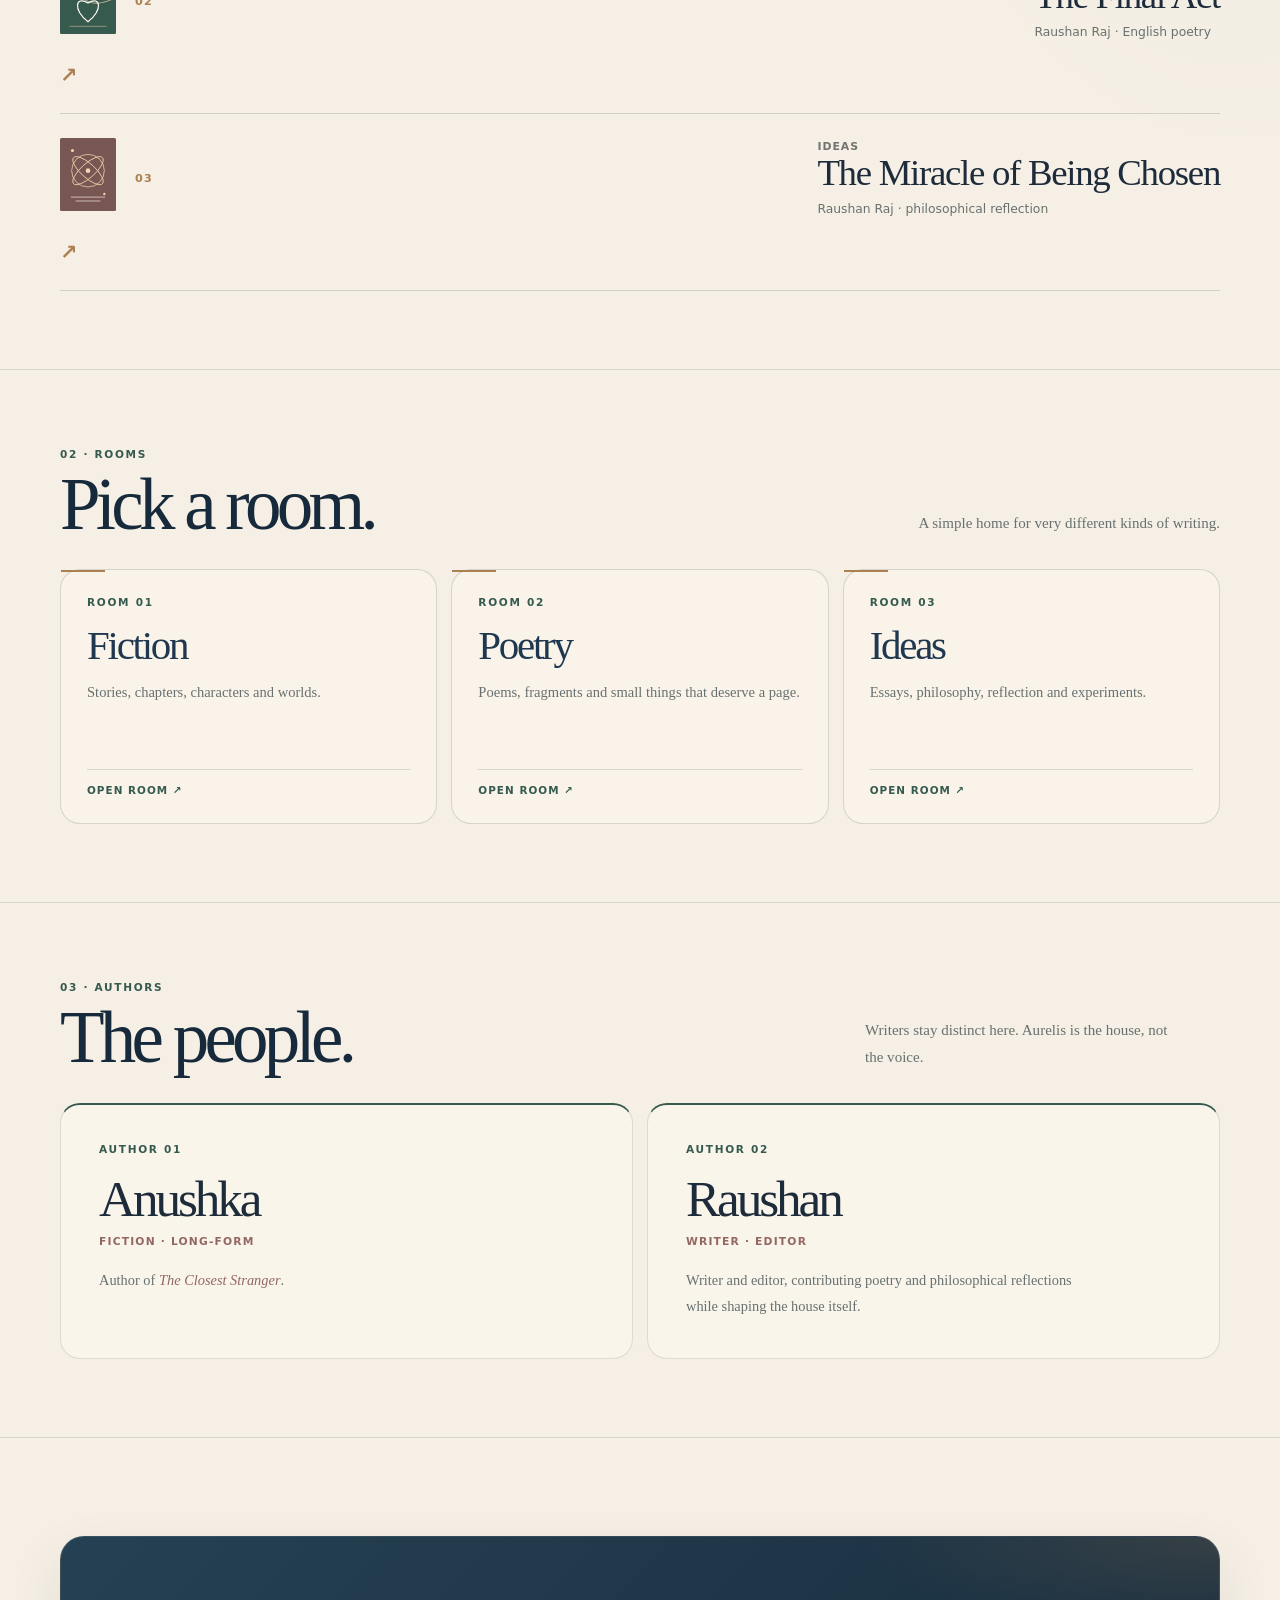
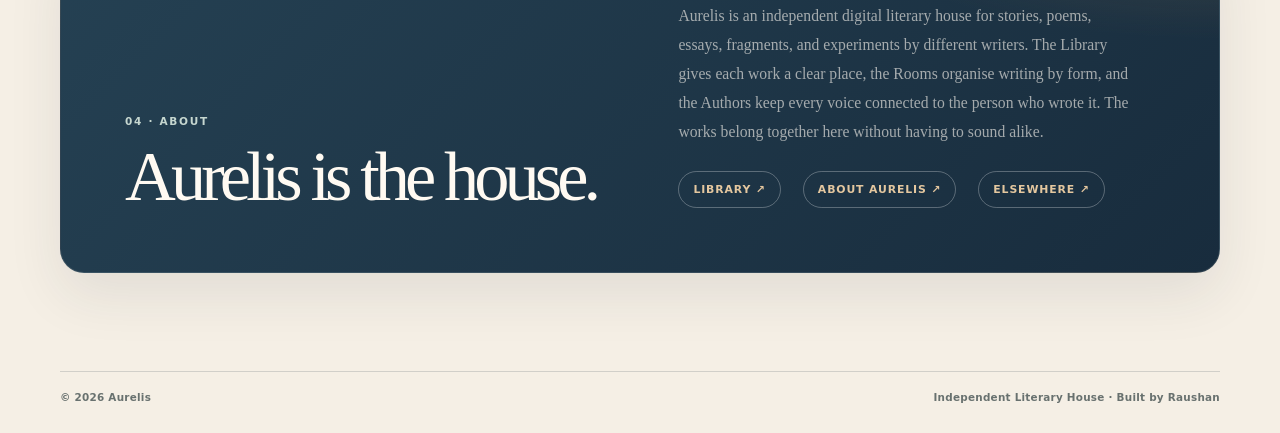
==== commit 44f00d98: "Add custom moonlit editorial illustration to featured work card" ====
--- a/index.html
+++ b/index.html
@@ -301,6 +301,18 @@
         </div>
 
         <article class="hero-card">
+          <div class="hero-art" aria-hidden="true">
+            <svg viewBox="0 0 220 220" focusable="false">
+              <circle cx="151" cy="48" r="22" fill="#e5cda7"/>
+              <circle cx="160" cy="40" r="22" fill="#20384f" opacity=".92"/>
+              <path d="M22 151V83C22 50 47 30 75 30S128 50 128 83V151" fill="none" stroke="#f4e7d2" stroke-width="1.5" opacity=".62"/>
+              <path d="M32 151V87C32 61 50 43 75 43S118 61 118 87V151" fill="none" stroke="#d8b98e" stroke-width="1" opacity=".65"/>
+              <path d="M-10 160Q24 140 58 160T126 160T194 160T262 160M-10 174Q24 154 58 174T126 174T194 174T262 174M-10 188Q24 168 58 188T126 188T194 188T262 188" fill="none" stroke="#aac4c0" stroke-width="1.5" opacity=".75"/>
+              <path d="M41 200H176" stroke="#e5cda7" stroke-width="1" opacity=".55"/>
+              <path d="M39 20l2 5 5 2-5 2-2 5-2-5-5-2 5-2zM190 94l1.5 3.5 3.5 1.5-3.5 1.5-1.5 3.5-1.5-3.5-3.5-1.5 3.5-1.5z" fill="#f4e7d2" opacity=".8"/>
+              <circle cx="24" cy="48" r="2" fill="#e5cda7"/><circle cx="185" cy="132" r="2" fill="#e5cda7"/>
+            </svg>
+          </div>
           <div class="card-top">
             <span>Featured work</span>
             <span>01</span>
